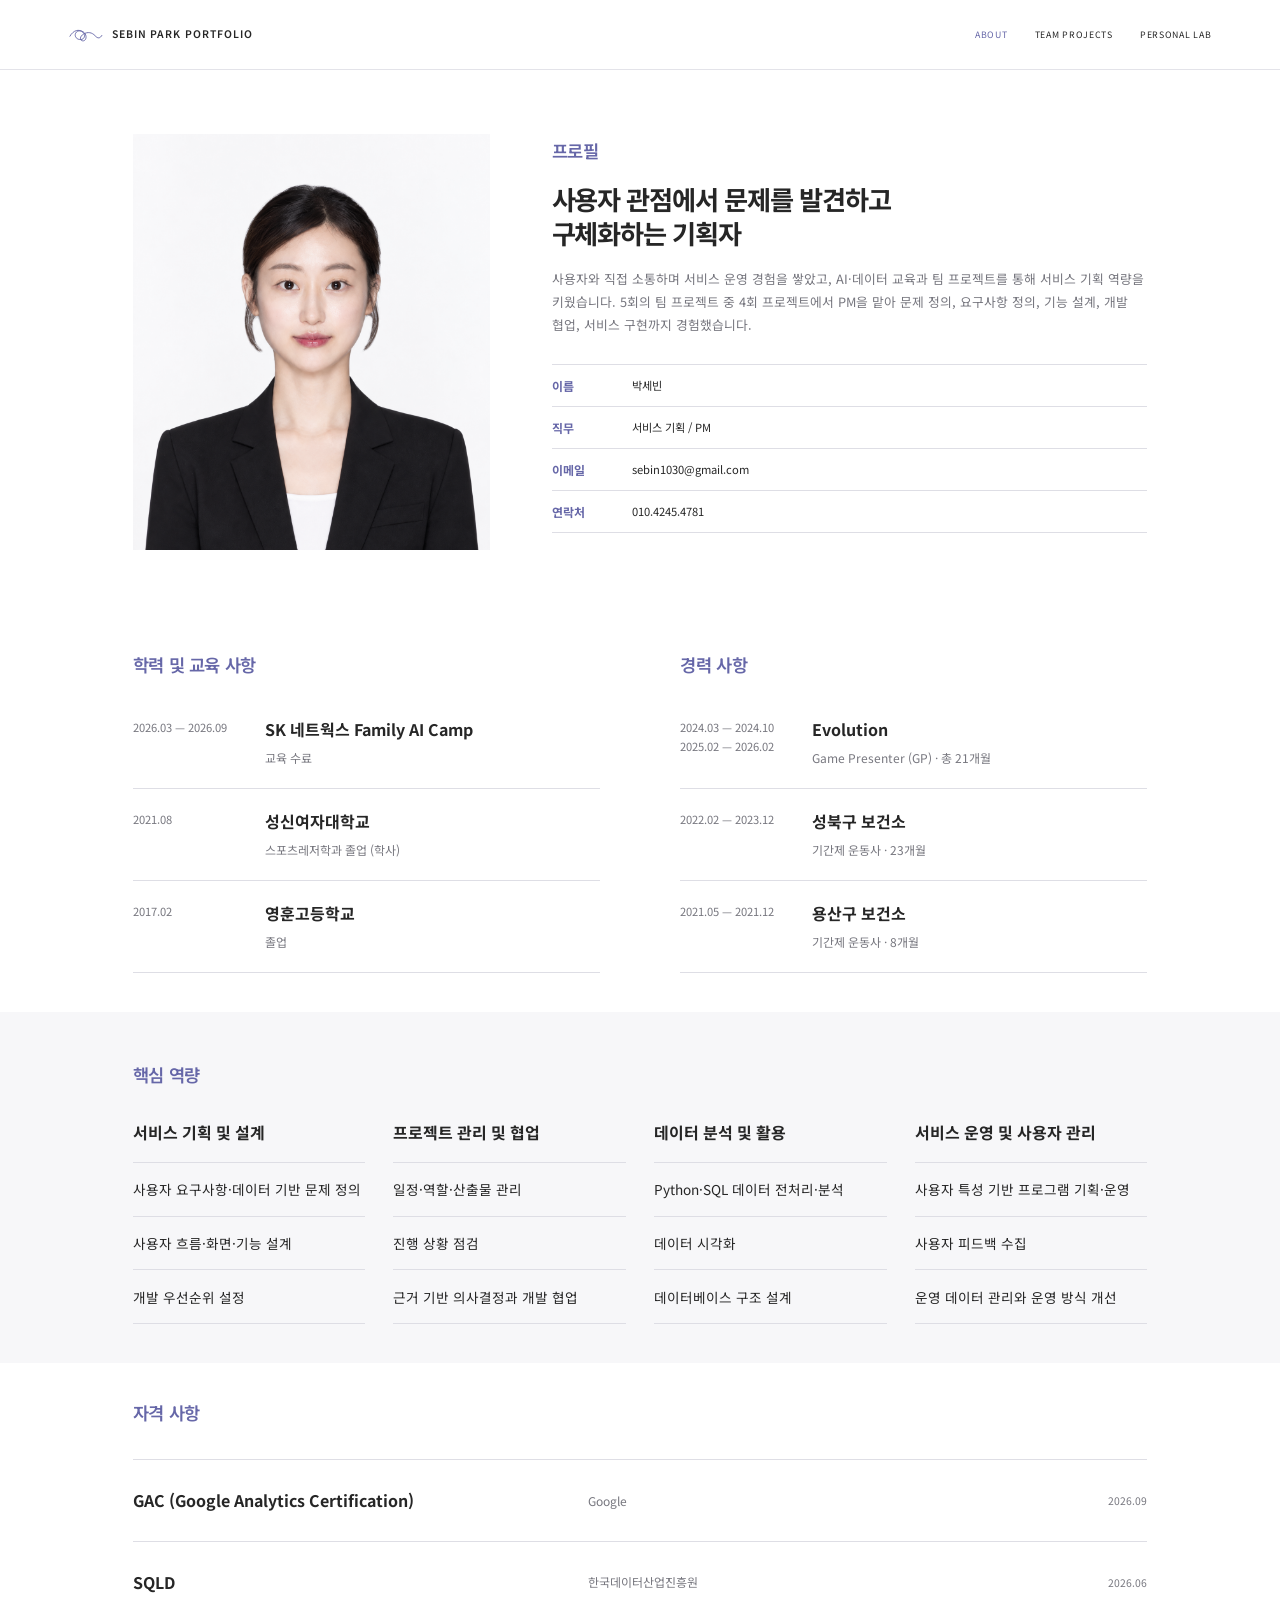
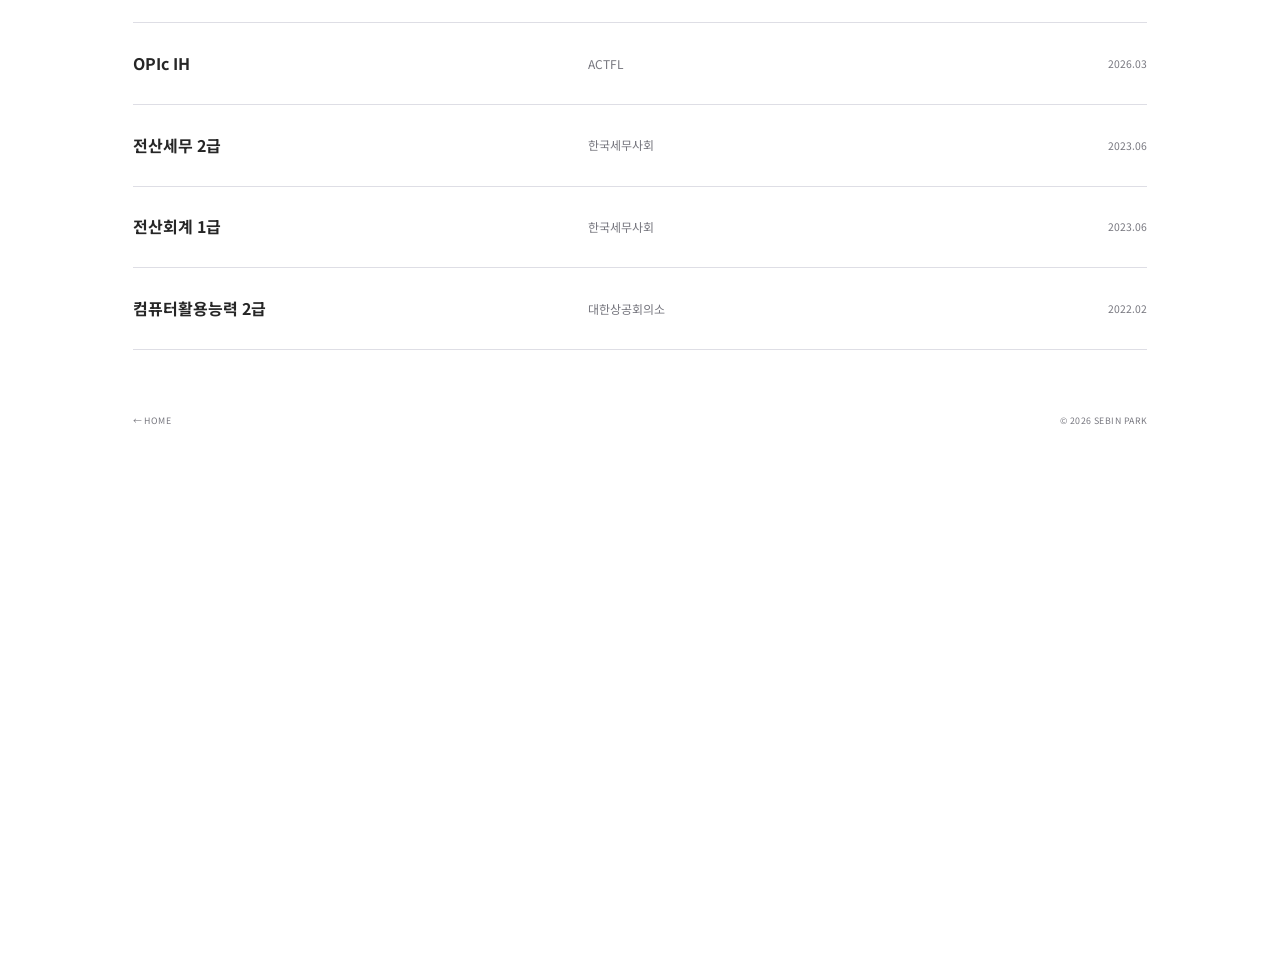
==== site/about.html @ b479e428 "Update portfolio pages and project layouts" ====
<!doctype html>
<html lang="ko">
<head>
  <meta charset="UTF-8"><meta name="viewport" content="width=device-width,initial-scale=1.0">
  <meta name="description" content="서비스 기획자 박세빈의 학력, 경력, 자격 및 핵심 역량"><title>ABOUT — SEBIN PARK</title>
  <link rel="preconnect" href="https://fonts.googleapis.com"><link rel="preconnect" href="https://fonts.gstatic.com" crossorigin>
  <link href="https://fonts.googleapis.com/css2?family=Cormorant+Garamond:ital,wght@0,500;1,500&family=Noto+Sans+KR:wght@400;500;600;700&display=swap" rel="stylesheet"><link rel="stylesheet" href="./styles.css?v=17">
</head>
<body class="about-page">
  <header class="site-header" data-header><a class="brand" href="./index.html"><svg class="brand-mark" viewBox="0 0 220 92" aria-hidden="true"><path pathLength="1" d="M6 54C29 13 66 5 91 28C111 47 101 74 78 76C52 78 34 56 43 35C54 11 91 15 105 37C120 61 108 88 88 84C66 80 73 53 95 40C123 23 151 29 171 51C190 72 204 68 215 49"/></svg><span>SEBIN PARK PORTFOLIO</span></a><button class="menu-button" type="button" aria-expanded="false" aria-controls="site-nav">MENU</button><nav id="site-nav" class="site-nav"><a class="is-active" href="./about.html">ABOUT</a><a href="./projects.html">TEAM PROJECTS</a><a href="./lab.html">PERSONAL LAB</a></nav></header>
  <main>
    <section class="resume-profile section-shell">
      <figure class="about-photo"><img src="./assets/park-sebin-portrait.png" alt="박세빈 프로필 사진"></figure>
      <div class="resume-intro"><p class="section-label">프로필</p><h2>사용자 관점에서 문제를 발견하고<br>구체화하는 기획자</h2><p>사용자와 직접 소통하며 서비스 운영 경험을 쌓았고, AI·데이터 교육과 팀 프로젝트를 통해 서비스 기획 역량을 키웠습니다. 5회의 팀 프로젝트 중 4회 프로젝트에서 PM을 맡아 문제 정의, 요구사항 정의, 기능 설계, 개발 협업, 서비스 구현까지 경험했습니다.</p><dl><div><dt>이름</dt><dd>박세빈</dd></div><div><dt>직무</dt><dd>서비스 기획 / PM</dd></div><div><dt>이메일</dt><dd><a href="mailto:sebin1030@gmail.com">sebin1030@gmail.com</a></dd></div><div><dt>연락처</dt><dd><a href="tel:01042454781">010.4245.4781</a></dd></div></dl></div>
    </section>
    <section class="resume-body section-shell section-pad">
      <div class="resume-column"><p class="section-label">학력 및 교육 사항</p><article><time>2026.03 — 2026.09</time><div><h3>SK 네트웍스 Family AI Camp</h3><p>교육 수료</p></div></article><article><time>2021.08</time><div><h3>성신여자대학교</h3><p>스포츠레저학과 졸업 (학사)</p></div></article><article><time>2017.02</time><div><h3>영훈고등학교</h3><p>졸업</p></div></article></div>
      <div class="resume-column"><p class="section-label">경력 사항</p><article><time>2024.03 — 2024.10<br>2025.02 — 2026.02</time><div><h3>Evolution</h3><p>Game Presenter (GP) · 총 21개월</p></div></article><article><time>2022.02 — 2023.12</time><div><h3>성북구 보건소</h3><p>기간제 운동사 · 23개월</p></div></article><article><time>2021.05 — 2021.12</time><div><h3>용산구 보건소</h3><p>기간제 운동사 · 8개월</p></div></article></div>
    </section>
    <section class="certifications section-shell section-pad"><p class="section-label">자격 사항</p><div class="cert-list"><article><div><h3>GAC (Google Analytics Certification)</h3><p>Google</p></div><time>2026.09</time></article><article><div><h3>SQLD</h3><p>한국데이터산업진흥원</p></div><time>2026.06</time></article><article><div><h3>OPIc IH</h3><p>ACTFL</p></div><time>2026.03</time></article><article><div><h3>전산세무 2급</h3><p>한국세무사회</p></div><time>2023.06</time></article><article><div><h3>전산회계 1급</h3><p>한국세무사회</p></div><time>2023.06</time></article><article><div><h3>컴퓨터활용능력 2급</h3><p>대한상공회의소</p></div><time>2022.02</time></article></div></section>
    <section class="skills-section"><div class="section-shell"><p class="section-label">핵심 역량</p><div class="skills-grid"><article><h3>서비스 기획 및 설계</h3><ul><li>사용자 요구사항·데이터 기반 문제 정의</li><li>사용자 흐름·화면·기능 설계</li><li>개발 우선순위 설정</li></ul></article><article><h3>프로젝트 관리 및 협업</h3><ul><li>일정·역할·산출물 관리</li><li>진행 상황 점검</li><li>근거 기반 의사결정과 개발 협업</li></ul></article><article><h3>데이터 분석 및 활용</h3><ul><li>Python·SQL 데이터 전처리·분석</li><li>데이터 시각화</li><li>데이터베이스 구조 설계</li></ul></article><article><h3>서비스 운영 및 사용자 관리</h3><ul><li>사용자 특성 기반 프로그램 기획·운영</li><li>사용자 피드백 수집</li><li>운영 데이터 관리와 운영 방식 개선</li></ul></article></div></div></section>
  </main>
  <footer class="site-footer section-shell"><a href="./index.html">← HOME</a><span>© 2026 SEBIN PARK</span></footer><script src="./script.js?v=3"></script>
</body>
</html>
---- site/styles.css ----
:root {
  --canvas: #fff;
  --paper: #f7f7f9;
  --ink: #262626;
  --muted: #77777f;
  --line: #dedee5;
  --motion: #6667a8;
  --trace: #c7c8df;
  --side: clamp(24px, 6.7vw, 96px);
}

* { box-sizing: border-box; }
html { scroll-behavior: smooth; }
body { margin: 0; background: var(--canvas); color: var(--ink); font-family: "Noto Sans KR", sans-serif; }
.about-page, .site-scale { width: 125%; zoom: .8; }
html:has(.about-page), html:has(.site-scale) { overflow-x: hidden; }
.lab-page { width: 80%; zoom: .8; margin-inline: 12.5vw; }
.lab-page .site-header { margin-left: -12.5vw; width: 125vw; }
@media (min-width: 900px) {
  .about-page, .site-scale { position: relative; left: -12.5%; }
  .about-page .site-header, .site-scale .site-header { position: sticky; top: 0; z-index: 20; left: 0; width: 125vw; }
}
a { color: inherit; text-decoration: none; }
button { font: inherit; }
.section-shell { width: min(1440px, 100%); margin-inline: auto; padding-inline: var(--side); }
.section-pad { padding-top: clamp(96px, 10vw, 152px); padding-bottom: clamp(96px, 10vw, 152px); }

.site-header { position: sticky; top: 0; z-index: 20; height: 88px; display: flex; align-items: center; justify-content: space-between; padding: 0 var(--side); background: rgba(255,255,255,.9); border-bottom: 1px solid rgba(222,222,229,.85); backdrop-filter: blur(16px); }
.brand { display: flex; align-items: center; gap: 12px; font: 600 13px/1 "Noto Sans KR", sans-serif; letter-spacing: .09em; }
.brand-mark { width: 42px; height: 20px; overflow: visible; }
.brand-mark path, .hero-symbol path { fill: none; stroke: var(--motion); stroke-width: 6; stroke-linecap: round; stroke-linejoin: round; }
.site-nav { display: flex; gap: 34px; font-size: 11px; letter-spacing: .08em; }
.site-nav a { position: relative; padding-block: 8px; }
.site-nav a::after { content: ""; position: absolute; left: 0; right: 100%; bottom: 2px; height: 1px; background: var(--motion); transition: right .3s ease; }
.site-nav a:hover::after { right: 0; }
.menu-button { display: none; border: 0; background: transparent; font-size: 11px; letter-spacing: .08em; }

.hero { min-height: calc(100svh - 88px); display: grid; grid-template-columns: 1.35fr .65fr; align-items: center; gap: clamp(48px, 7vw, 110px); padding-top: 64px; padding-bottom: 64px; }
.eyebrow, .section-label, .visual-index { margin: 0; color: var(--motion); font-size: 11px; font-weight: 600; letter-spacing: .08em; }
.hero h1 { margin: 26px 0 30px; font: 500 clamp(64px, 7vw, 108px)/.84 "Cormorant Garamond", serif; letter-spacing: -.045em; }
.hero h1 em { color: var(--motion); font-weight: inherit; }
.hero-description { margin: 0; font-size: clamp(17px, 1.5vw, 21px); font-weight: 500; }
.hero-actions { display: flex; gap: 10px; margin-top: 44px; }
.button { display: inline-flex; align-items: center; justify-content: center; gap: 28px; min-height: 48px; padding: 0 22px; border: 1px solid var(--line); border-radius: 999px; font-size: 13px; font-weight: 600; transition: transform .25s ease, background .25s ease, color .25s ease; }
.button:hover { transform: translateY(-2px); }
.button-dark { background: var(--ink); color: #fff; border-color: var(--ink); }
.button-light:hover { background: var(--paper); }
.hero-visual { position: relative; min-height: 530px; overflow: hidden; border-radius: 28px; background: var(--paper); }
.visual-index { position: absolute; top: 32px; left: 34px; }
.hero-symbol { position: absolute; width: 82%; left: 9%; top: 36%; overflow: visible; }
.hero-symbol path { stroke: var(--trace); }
.visual-caption { position: absolute; left: 34px; bottom: 30px; margin: 0; font-size: 11px; font-weight: 700; line-height: 1.8; letter-spacing: .07em; }

.about { border-top: 1px solid var(--line); }
.about-intro { display: grid; grid-template-columns: 1fr 1fr; gap: 80px; margin: 42px 0 92px; align-items: end; }
.about-intro h2, .section-title { margin: 0; font-size: clamp(36px, 4vw, 58px); line-height: 1.25; letter-spacing: -.045em; }
.about-intro p { max-width: 590px; margin: 0; color: var(--muted); font-size: 17px; line-height: 1.9; word-break: keep-all; }
.about-grid { display: grid; grid-template-columns: repeat(4,1fr); border-top: 1px solid var(--line); }
.about-card { min-height: 225px; padding: 28px 26px 24px 0; border-right: 1px solid var(--line); }
.about-card + .about-card { padding-left: 26px; }
.about-card:last-child { border-right: 0; }
.about-card span { color: var(--motion); font-size: 12px; }
.about-card h3 { margin: 44px 0 14px; font-size: 22px; }
.about-card p { margin: 0; color: var(--muted); font-size: 14px; line-height: 1.8; word-break: keep-all; }

.experience { background: var(--paper); }
.experience .section-title { margin: 38px 0 78px; }
.timeline { border-bottom: 1px solid var(--line); }
.timeline-row { display: grid; grid-template-columns: 10px 150px 260px 1fr; align-items: center; gap: 26px; min-height: 92px; border-top: 1px solid var(--line); }
.timeline-row i { width: 8px; height: 8px; border-radius: 50%; background: var(--trace); }
.timeline-row time { color: var(--muted); font-size: 12px; font-weight: 600; }
.timeline-row h3 { font-size: 18px; }
.timeline-row p { color: var(--muted); font-size: 14px; }
.timeline-current i { background: var(--motion); box-shadow: 0 0 0 6px rgba(102,103,168,.12); }
.timeline-current time { color: var(--motion); }

.projects { padding-top: clamp(96px, 10vw, 152px); padding-bottom: clamp(96px, 10vw, 152px); }
.projects-heading { display: flex; justify-content: space-between; align-items: end; margin-bottom: 72px; }
.projects-heading .section-title { margin-top: 36px; }
.projects-heading > p { max-width: 370px; margin: 0; color: var(--muted); font-size: 14px; line-height: 1.8; }
.project-list { display: grid; gap: 28px; }
.project-card { --project: #f2a23a; --project-soft: #fff3df; min-height: 540px; display: grid; grid-template-columns: .82fr 1.18fr; overflow: hidden; border: 1px solid var(--line); border-radius: 28px; transition: transform .35s ease, box-shadow .35s ease; }
.project-card:hover { transform: translateY(-5px); box-shadow: 0 22px 55px rgba(25,25,34,.08); }
.project-copy { display: flex; flex-direction: column; align-items: flex-start; padding: clamp(40px,5vw,72px); }
.project-copy > span { color: var(--project); font-size: 11px; font-weight: 700; letter-spacing: .08em; }
.project-copy h3 { margin: 52px 0 16px; font: 500 clamp(50px,5vw,76px)/1 "Cormorant Garamond", serif; letter-spacing: -.04em; }
.project-copy p { max-width: 400px; margin: 0; color: var(--muted); font-size: 16px; line-height: 1.8; }
.project-copy ul { display: flex; flex-wrap: wrap; gap: 8px; padding: 0; margin: auto 0 0; list-style: none; }
.project-copy li { padding: 8px 12px; border: 1px solid var(--line); border-radius: 99px; font-size: 11px; }
.project-preview { display: grid; place-items: center; padding: 64px; overflow: hidden; background: var(--project-soft); }
.mock-window { width: min(540px,100%); min-height: 350px; padding: 34px; border-radius: 22px; background: #fff; box-shadow: 0 24px 70px rgba(31,31,38,.12); transition: transform .5s cubic-bezier(.2,.8,.2,1); }
.project-card:hover .mock-window { transform: scale(1.025) rotate(-.4deg); }
.mock-nav { width: 100%; height: 9px; margin-bottom: 48px; border-radius: 10px; background: linear-gradient(90deg,var(--project) 0 18%,#ececf1 18%); }
.mock-window strong { font-size: 18px; }
.mock-chart { height: 150px; margin-top: 34px; border-radius: 14px; background: linear-gradient(180deg,transparent,rgba(242,162,58,.12)),linear-gradient(135deg,transparent 49%,var(--project) 50% 51%,transparent 52%); }
.mock-pills { display: flex; gap: 12px; margin-top: 24px; }.mock-pills i { width: 30%; height: 38px; border-radius: 12px; background: var(--project-soft); }
.project-workshield { --project:#2468d8; --project-soft:#eaf2ff; }.project-hotel { --project:#7653b8; --project-soft:#f0eafd; }.project-ev { --project:#2b78b8; --project-soft:#e8f4fb; }
.mock-metric { margin-top: 28px; font: 500 86px/1 "Cormorant Garamond",serif; color: var(--project); }
.mock-bars { height: 95px; display: flex; gap: 16px; align-items: end; }.mock-bars i { flex:1; height: 35%; background:var(--project-soft); border-radius:6px 6px 0 0; }.mock-bars i:nth-child(2){height:75%;background:var(--project)}.mock-bars i:nth-child(3){height:52%}.mock-bars i:nth-child(4){height:88%}
.mock-donut { width:150px;height:150px;margin:38px auto 20px;border:30px solid var(--project-soft);border-right-color:var(--project);border-radius:50%;transform:rotate(24deg)}.mock-legend{width:60%;height:10px;margin:auto;border-radius:9px;background:linear-gradient(90deg,var(--project) 0 35%,var(--project-soft) 35%)}
.mock-map { position:relative;height:210px;margin-top:24px;border-radius:18px;background:linear-gradient(135deg,transparent 0 40%,rgba(43,120,184,.13) 40% 47%,transparent 47%),linear-gradient(20deg,var(--project-soft),#fff); }.mock-map i{position:absolute;width:12px;height:12px;border:3px solid #fff;border-radius:50%;background:var(--project);box-shadow:0 3px 8px #999}.mock-map i:nth-child(1){left:25%;top:35%}.mock-map i:nth-child(2){left:48%;top:25%}.mock-map i:nth-child(3){left:66%;top:52%}.mock-map i:nth-child(4){left:37%;top:68%}.mock-map i:nth-child(5){left:76%;top:18%}

.contact { background: var(--ink); color: #fff; }
.contact-inner { min-height: 390px; display: flex; justify-content: space-between; align-items: center; gap: 40px; }
.contact .section-label { color: var(--trace); }
.contact h2 { margin: 30px 0 0; font-size: clamp(38px,5vw,68px); line-height: 1.2; letter-spacing: -.04em; }
.contact-link { padding-bottom: 12px; border-bottom: 1px solid #777; font-size: 16px; }
.contact-link span { margin-left: 40px; }
.site-footer { min-height: 145px; display: flex; align-items: center; justify-content: space-between; color: var(--muted); font-size: 11px; letter-spacing: .05em; }

/* Revised homepage */
.site-nav .is-active { color: var(--motion); }
.hero-photo { grid-template-columns: 1.08fr .72fr; }
.hero-statement { margin: 0; font-size: clamp(18px,1.55vw,23px); font-weight: 600; line-height: 1.7; }
.text-link { display: inline-flex; gap: 54px; align-items: center; padding: 14px 0 10px; margin-top: 42px; border-bottom: 1px solid var(--ink); font-size: 13px; font-weight: 600; }
.portrait-wrap { position: relative; align-self: end; min-height: 590px; margin: 0; overflow: hidden; background: var(--paper); }
.portrait-wrap img { position: absolute; inset: 0; width: 100%; height: 100%; object-fit: cover; object-position: center 14%; filter: saturate(.78) contrast(.98); }
.portrait-wrap::after { content:""; position:absolute; inset:0; box-shadow:inset 0 0 0 1px rgba(30,30,35,.06); pointer-events:none; }
.portrait-wrap figcaption { position: absolute; inset: auto 24px 20px; display: flex; justify-content: space-between; color: #fff; font-size: 10px; font-weight: 700; letter-spacing: .08em; text-shadow: 0 1px 8px rgba(0,0,0,.25); }
.home-about { border-top: 1px solid var(--line); }
.home-about-copy { display: grid; grid-template-columns: 1fr 1fr; gap: 90px; margin-top: 40px; align-items: start; }
.home-about h2 { margin:0; font-size:clamp(38px,4.2vw,62px); line-height:1.25; letter-spacing:-.05em; }
.home-about-copy p { max-width:580px; margin:0 0 36px; color:var(--muted); font-size:17px; line-height:1.95; word-break:keep-all; }
.compact-projects { background:var(--paper); }
.project-grid { display:grid; grid-template-columns:repeat(2,minmax(0,1fr)); gap:24px; }
.project-tile { --project:#f2a23a; --project-soft:#fff3df; position:relative; min-height:610px; display:flex; flex-direction:column; overflow:hidden; border:1px solid var(--line); border-radius:24px; background:#fff; transition:transform .35s ease,box-shadow .35s ease; }
.project-tile:hover { transform:translateY(-5px); box-shadow:0 22px 55px rgba(25,25,34,.08); }
.tile-meta { display:flex; justify-content:space-between; padding:26px 28px 22px; color:var(--project); font-size:10px; font-weight:700; letter-spacing:.08em; }
.tile-visual { min-height:330px; display:grid; place-items:center; padding:44px; background:var(--project-soft); }
.tile-copy { position:relative; padding:28px 72px 34px 30px; }
.tile-copy h3 { margin:0 0 10px; font:500 clamp(38px,4vw,58px)/1 "Cormorant Garamond",serif; letter-spacing:-.04em; }
.tile-copy p { max-width:440px; margin:0; color:var(--muted); font-size:14px; line-height:1.75; }
.tile-arrow { position:absolute; right:30px; top:32px; width:38px; height:38px; display:grid; place-items:center; border:1px solid var(--line); border-radius:50%; transition:.25s ease; }
.project-tile:hover .tile-arrow { background:var(--project); border-color:var(--project); color:#fff; transform:rotate(45deg); }
.phone-stack { position:relative; width:250px; height:245px; }.phone-stack i{position:absolute;bottom:0;width:115px;height:230px;border:5px solid #242424;border-radius:24px;background:linear-gradient(#fff8ec,#ffd989);box-shadow:0 16px 28px rgba(80,50,10,.12)}.phone-stack i:nth-child(1){left:0;transform:rotate(-7deg)}.phone-stack i:nth-child(2){left:67px;z-index:2}.phone-stack i:nth-child(3){right:0;transform:rotate(7deg)}
.dashboard-lines { width:min(420px,100%); padding:28px; border-radius:16px; background:#fff; box-shadow:0 18px 45px rgba(47,92,255,.13); }.dashboard-lines i{display:block;height:38px;margin:12px 0;border-radius:8px;background:linear-gradient(90deg,var(--project) 0 4px,#edf1ff 4px)}
.tile-chart { width:min(410px,100%); height:220px; display:flex; align-items:end; gap:18px; padding:24px 30px; border-radius:16px; background:#fff; box-shadow:0 18px 45px rgba(70,60,130,.12); }.tile-chart i{flex:1;height:25%;background:#aaa;border-radius:5px 5px 0 0}.tile-chart i:nth-child(2){height:43%}.tile-chart i:nth-child(3){height:58%}.tile-chart i:nth-child(4){height:72%;background:var(--project)}.tile-chart i:nth-child(5){height:90%;background:var(--project)}
.tile-map { position:relative; width:min(420px,100%); height:230px; border-radius:16px; background:linear-gradient(135deg,#fff 0 40%,rgba(47,99,255,.12) 40% 46%,#fff 46%); box-shadow:0 18px 45px rgba(47,99,255,.12); }.tile-map i{position:absolute;width:17px;height:17px;border:4px solid #fff;border-radius:50%;background:var(--project);box-shadow:0 4px 10px #aab}.tile-map i:nth-child(1){left:20%;top:28%}.tile-map i:nth-child(2){left:48%;top:18%}.tile-map i:nth-child(3){left:68%;top:52%}.tile-map i:nth-child(4){left:38%;top:68%}.tile-map i:nth-child(5){left:80%;top:25%}

/* About and personal lab */
.page-hero { min-height:600px; display:flex; flex-direction:column; justify-content:center; border-bottom:1px solid var(--line); }
.page-hero h1 { margin:28px 0 24px; font:600 clamp(48px,6.5vw,90px)/1.16 "Noto Sans KR",sans-serif; letter-spacing:-.065em; }.page-hero h1 em{color:var(--motion);font-style:normal;font-weight:inherit}.page-hero>p:last-child{color:var(--muted);font-size:17px}
.resume-profile { display:grid; grid-template-columns:.75fr 1.25fr; gap:clamp(40px,6vw,86px); padding-top:80px; align-items:center; }
.about-photo { height:520px; margin:0; overflow:hidden; background:var(--paper); }.about-photo img{width:100%;height:100%;object-fit:cover;object-position:center 14%;filter:saturate(.8)}
.resume-profile .section-label,.resume-body .section-label,.certifications .section-label,.skills-section .section-label{font-size:22px;line-height:1.4;letter-spacing:-.02em}
.resume-intro h2 { margin:24px 0 20px;font-size:clamp(23px,2.56vw,37px);line-height:1.3;letter-spacing:-.04em}.resume-intro>p:not(.section-label){color:var(--muted);font-size:16px;line-height:1.8;word-break:keep-all}.resume-intro dl{margin-top:36px;border-top:1px solid var(--line)}.resume-intro dl div{display:grid;grid-template-columns:100px 1fr;padding:15px 0;border-bottom:1px solid var(--line)}.resume-intro dt{font-size:15px;color:var(--motion);font-weight:700;letter-spacing:.02em}.resume-intro dd{margin:0;font-size:14px}
.resume-body { display:grid;grid-template-columns:1fr 1fr;gap:100px}.resume-column article{display:grid;grid-template-columns:165px 1fr;padding:26px 0;border-bottom:1px solid var(--line)}.resume-column .section-label{margin-bottom:25px}.resume-column time{color:var(--muted);font-size:14px;line-height:1.7}.resume-column h3{margin:0;font-size:20px;line-height:1.45}.resume-column article p{margin:8px 0 0;color:var(--muted);font-size:15px;line-height:1.65}.career-details{border-top:1px solid var(--line)}.career-list{margin-top:42px;border-top:1px solid var(--line)}.career-list article{display:grid;grid-template-columns:minmax(260px,.7fr) 1.3fr;gap:70px;padding:34px 0;border-bottom:1px solid var(--line)}.career-list time{color:var(--muted);font-size:11px}.career-list h3{margin:12px 0 0;font-size:18px}.career-list ul{margin:0;padding-left:20px}.career-list li{margin:0 0 11px;color:var(--muted);font-size:14px;line-height:1.7;word-break:keep-all}.skills-section{padding:120px 0;background:var(--paper)}.skills-grid{display:grid;grid-template-columns:repeat(4,1fr);gap:36px;margin-top:42px}.skills-grid article{min-height:250px}.skills-grid h3{margin:0;padding:0 0 22px;border-bottom:1px solid var(--line);font-size:20px;line-height:1.45}.skills-grid ul{padding:0;margin:0;list-style:none}.skills-grid li{padding:19px 0;border-bottom:1px solid var(--line);font-size:17px;line-height:1.65}.lab-card span{color:var(--motion);font-size:10px;font-weight:700;letter-spacing:.08em}
.cert-list{display:grid;grid-template-columns:1fr;margin-top:42px;border-top:1px solid var(--line)}.cert-list article{display:grid;grid-template-columns:1fr 130px;align-items:center;gap:24px;min-height:102px;padding:22px 0;border-bottom:1px solid var(--line)}.cert-list article:nth-child(odd){border-right:0}.cert-list article:nth-child(even){padding-left:0}.cert-list article>div{display:grid;grid-template-columns:minmax(260px,1fr) minmax(220px,1fr);align-items:center;gap:24px}.cert-list h3{margin:0;font-size:20px;line-height:1.45}.cert-list p{margin:0;color:var(--muted);font-size:15px;line-height:1.65}.cert-list time{justify-self:end;color:var(--muted);font-size:13px}
.lab-grid { display:grid;grid-template-columns:1fr 1fr;gap:24px}.lab-card{min-height:390px;display:grid;grid-template-columns:60px 1fr;padding:38px;border:1px solid var(--line);border-radius:22px}.lab-featured{grid-column:1/-1;min-height:470px;background:var(--paper)}.lab-number{font:500 28px/1 "Cormorant Garamond",serif;color:var(--motion)}.lab-card h2{margin:55px 0 18px;font:500 clamp(38px,5vw,70px)/1 "Cormorant Garamond",serif}.lab-card p{max-width:680px;color:var(--muted);font-size:15px;line-height:1.85}.lab-card ul{display:flex;gap:8px;flex-wrap:wrap;padding:0;margin:45px 0 0;list-style:none}.lab-card li{padding:8px 12px;border:1px solid var(--line);border-radius:99px;font-size:11px}.lab-empty{opacity:.72}

/* Project detail */
.project-nav { height:78px;display:flex;align-items:center;justify-content:space-between;padding:0 var(--side);border-bottom:1px solid var(--line);font-size:11px;font-weight:700;letter-spacing:.08em}.project-nav span{color:var(--project)}
.project-detail-hero{min-height:680px;display:grid;grid-template-columns:1fr 300px;gap:70px;align-items:center}.project-detail-hero h1{margin:30px 0;font:500 clamp(80px,11vw,160px)/.8 "Cormorant Garamond",serif;letter-spacing:-.06em}.project-lead{max-width:780px;font-size:20px;line-height:1.8;word-break:keep-all}.project-detail-hero dl{margin:0;border-top:1px solid var(--line)}.project-detail-hero dl div{padding:22px 0;border-bottom:1px solid var(--line)}.project-detail-hero dt{margin-bottom:8px;color:var(--project);font-size:10px;font-weight:700}.project-detail-hero dd{margin:0;font-size:13px}
.project-stage{padding:90px var(--side);background:var(--project-soft)}.stage-window{max-width:1248px;margin:auto;padding:40px;border-radius:26px;background:#fff;box-shadow:0 25px 70px rgba(20,20,30,.08)}.stage-window>span{color:var(--project);font-size:10px;font-weight:700;letter-spacing:.08em}.stage-flow{display:grid;grid-template-columns:repeat(3,1fr);gap:18px;margin-top:40px}.stage-flow article{min-height:240px;padding:28px;border-radius:16px;background:var(--project-soft)}.stage-flow b{color:var(--project);font-size:11px}.stage-flow h3{margin:48px 0 12px;font-size:22px}.stage-flow p{color:var(--muted);font-size:13px;line-height:1.7}
.case-grid{display:grid;grid-template-columns:1fr 1fr;gap:110px}.case-grid h2{margin:35px 0 0;font-size:clamp(30px,3vw,44px);line-height:1.5;word-break:keep-all}.case-grid ol{padding:0;margin:35px 0 0;list-style:none;counter-reset:item}.case-grid li{counter-increment:item;padding:24px 0;border-bottom:1px solid var(--line);font-size:16px;line-height:1.7}.case-grid li::before{content:"0" counter(item);display:inline-block;width:48px;color:var(--project);font-size:11px;font-weight:700}
.project-result{padding:120px 0;background:var(--ink);color:#fff}.project-result .section-label{color:var(--project)}.project-result .section-shell>div{display:grid;grid-template-columns:1fr 280px;gap:80px;align-items:end;margin-top:35px}.project-result h2{margin:0;font-size:clamp(30px,4vw,55px);line-height:1.45}.project-result strong{padding:24px;border:1px solid #555;border-radius:14px;font-size:16px;line-height:1.5}.detail-footer{height:160px;display:flex;align-items:center;justify-content:space-between;font-size:13px;font-weight:600}

.reveal { opacity: 0; transform: translateY(24px); transition: opacity .7s ease, transform .7s cubic-bezier(.22,1,.36,1); }
.reveal.is-visible { opacity: 1; transform: none; }
.resume-reveal{transform:translateY(44px) scale(.985);transition:opacity .58s ease,transform .68s cubic-bezier(.16,1,.3,1)}
.resume-reveal.is-visible{transform:translateY(0) scale(1)}
.resume-body.section-pad{padding-bottom:48px}
.certifications.section-pad{padding-top:48px;padding-bottom:48px}
.skills-section{padding-top:64px;padding-bottom:48px}
.about-page .site-footer{min-height:80px}
.resume-item-reveal{transform:translateY(30px);transition:opacity .46s ease var(--reveal-delay,0ms),transform .58s cubic-bezier(.16,1,.3,1) var(--reveal-delay,0ms)}
.resume-item-reveal.is-visible{transform:translateY(0)}
@media (prefers-reduced-motion: reduce) { html{scroll-behavior:auto}.reveal{opacity:1;transform:none;transition:none}.brand-mark path,.hero-symbol path{stroke-dasharray:none!important;stroke-dashoffset:0!important} }

@media (max-width: 900px) {
  .site-header { height: 72px; }
  .menu-button { display: block; }
  .site-nav { position: absolute; inset: 72px 0 auto; display: none; flex-direction: column; gap: 0; padding: 24px var(--side); background: #fff; border-bottom: 1px solid var(--line); }
  .site-nav.is-open { display: flex; }.site-nav a{padding:16px 0}
  .hero { min-height:auto; grid-template-columns:1fr; padding-top:80px; padding-bottom:80px; }
  .hero-visual { min-height:430px; }
  .about-intro { grid-template-columns:1fr; gap:32px; }
  .about-grid { grid-template-columns:repeat(2,1fr); }.about-card:nth-child(2){border-right:0}.about-card:nth-child(3){padding-left:0;border-top:1px solid var(--line)}.about-card:nth-child(4){border-top:1px solid var(--line)}
  .timeline-row { grid-template-columns:10px 110px 1fr; gap:16px; padding:22px 0; }.timeline-row p{grid-column:3}
  .projects-heading { display:grid;gap:28px;align-items:start}.project-card{grid-template-columns:1fr;}.project-preview{min-height:440px;padding:40px}.project-copy{min-height:390px}
  .hero-photo{grid-template-columns:1fr}.portrait-wrap{min-height:560px}.home-about-copy{grid-template-columns:1fr;gap:38px}.project-grid{grid-template-columns:1fr}.resume-profile{grid-template-columns:1fr}.about-photo{height:560px}.resume-body{grid-template-columns:1fr;gap:70px}.career-list article{grid-template-columns:1fr;gap:24px}.skills-grid{grid-template-columns:repeat(2,1fr)}.project-detail-hero{grid-template-columns:1fr;padding-top:100px;padding-bottom:100px}.stage-flow{grid-template-columns:1fr}.case-grid{grid-template-columns:1fr;gap:80px}.project-result .section-shell>div{grid-template-columns:1fr}.lab-grid{grid-template-columns:1fr}.lab-featured{grid-column:auto}
  .cert-list article{grid-template-columns:1fr 100px}.cert-list article>div{grid-template-columns:minmax(220px,1fr) minmax(170px,1fr);gap:16px}
}
@media (max-width: 560px) {
  .brand-mark { width:36px }.hero h1{font-size:58px}.hero-actions{align-items:flex-start;flex-direction:column}.hero-visual{min-height:360px;border-radius:20px}
  .about-grid{grid-template-columns:1fr}.about-card,.about-card + .about-card{min-height:auto;padding:26px 0;border-right:0;border-top:1px solid var(--line)}.about-card h3{margin:28px 0 10px}
  .timeline-row{grid-template-columns:10px 1fr}.timeline-row time,.timeline-row h3,.timeline-row p{grid-column:2;margin:0}.timeline-row h3{margin-top:10px}.timeline-row p{margin-top:8px}
  .project-card{min-height:auto}.project-copy{min-height:420px}.project-preview{min-height:350px;padding:24px}.mock-window{min-height:285px;padding:24px}.contact-inner{min-height:430px;align-items:flex-start;justify-content:center;flex-direction:column}.site-footer{align-items:flex-start;justify-content:center;flex-direction:column;gap:10px}
  .portrait-wrap{min-height:460px}.project-tile{min-height:520px}.tile-visual{min-height:250px;padding:28px}.phone-stack{transform:scale(.78)}.resume-profile{padding-top:40px}.about-photo{height:420px}.resume-column article{grid-template-columns:1fr;gap:8px}.skills-grid{grid-template-columns:1fr}.lab-card{grid-template-columns:1fr;gap:24px;padding:28px}.project-detail-hero{min-height:620px}.project-detail-hero h1{font-size:72px}.project-stage{padding:60px 20px}.stage-window{padding:24px}.detail-footer{height:130px}
  .cert-list article{grid-template-columns:1fr auto;min-height:92px;gap:12px}.cert-list article>div{display:flex;flex-wrap:wrap;gap:5px 12px}.cert-list h3{font-size:18px}.cert-list p{font-size:14px}.cert-list time{align-self:end;padding-bottom:2px;font-size:13px}
}

/* Case study template */
.project-page .site-header { position: sticky; }
.project-detail-hero { min-height: 650px; padding-top: 110px; padding-bottom: 110px; }
.project-detail-hero h1 { max-width: 920px; margin: 26px 0 30px; font-size: clamp(70px, 10vw, 150px); }
.project-lead { max-width: 780px; font-size: clamp(18px, 1.6vw, 23px); line-height: 1.85; }
.hero-tags { display: flex; flex-wrap: wrap; gap: 8px; margin-top: 34px; }
.hero-tags span { padding: 8px 12px; border: 1px solid var(--line); border-radius: 999px; color: var(--muted); font-size: 11px; }
.project-meta { align-self: end; border-top: 1px solid var(--line); }
.project-meta div { padding: 20px 0; border-bottom: 1px solid var(--line); }
.project-meta span { display: block; margin-bottom: 8px; color: var(--project); font-size: 10px; font-weight: 700; letter-spacing: .08em; }
.project-meta strong { display: block; font-size: 14px; line-height: 1.6; }
.case-toc { position: sticky; top: 88px; z-index: 12; overflow-x: auto; background: rgba(255,255,255,.94); border-top: 1px solid var(--line); border-bottom: 1px solid var(--line); backdrop-filter: blur(16px); }
.case-toc-inner { width: min(1440px, 100%); display: flex; gap: 28px; padding: 0 var(--side); margin: auto; }
.case-toc a { flex: 0 0 auto; position: relative; padding: 21px 0 18px; color: var(--muted); font-size: 11px; font-weight: 700; letter-spacing: .04em; }
.case-toc a::after { content: ""; position: absolute; right: 100%; bottom: -1px; left: 0; height: 2px; background: var(--project); transition: right .25s ease; }
.case-toc a.is-active { color: var(--project); }
.case-toc a.is-active::after { right: 0; }
.detail-section { scroll-margin-top: 160px; padding-top: clamp(90px, 11vw, 160px); padding-bottom: clamp(90px, 11vw, 160px); border-bottom: 1px solid var(--line); }
.detail-section-head { display: flex; gap: 18px; align-items: center; margin-bottom: 46px; }
.detail-index { color: var(--project); font: 500 22px/1 "Cormorant Garamond", serif; }
.detail-section-body { display: grid; grid-template-columns: minmax(0, .9fr) minmax(360px, 1.1fr); gap: clamp(52px, 8vw, 130px); align-items: center; }
.detail-section h2 { margin: 0 0 28px; font-size: clamp(32px, 4vw, 60px); line-height: 1.33; letter-spacing: -.05em; }
.detail-section-body > div:first-child > p { max-width: 560px; margin: 0; color: var(--muted); font-size: 16px; line-height: 1.95; word-break: keep-all; }
.detail-visual { min-height: 300px; display: grid; place-items: center; padding: 42px; background: var(--project-soft); border-radius: 24px; }
.visual-flow { display: flex; width: 100%; align-items: center; justify-content: center; gap: 14px; flex-wrap: wrap; }
.visual-flow i { display: grid; min-width: 115px; min-height: 100px; place-items: center; padding: 18px; background: #fff; border: 1px solid rgba(0,0,0,.07); border-radius: 16px; color: var(--ink); font-style: normal; font-size: 14px; font-weight: 700; box-shadow: 0 15px 35px rgba(0,0,0,.06); }
.visual-flow b { color: var(--project); font-size: 20px; }
.priority-board, .policy-board, .decision-board, .next-board, .contract-board, .requirements-board, .metric-board, .erd-board, .chart-board { width: min(520px, 100%); }
.priority-board { display: grid; grid-template-columns: 1.2fr .8fr; gap: 12px; }
.priority-board span, .policy-board span, .next-board, .decision-board, .requirements-board span { padding: 24px; background: #fff; border-radius: 14px; color: var(--muted); font-size: 13px; line-height: 1.65; }
.priority-board .priority-main { color: var(--project); font-weight: 700; box-shadow: 0 16px 40px rgba(0,0,0,.07); }
.priority-board strong { display: block; margin-top: 18px; color: var(--ink); font-size: 18px; }
.policy-board { display: grid; grid-template-columns: 1fr auto 1fr auto 1fr; gap: 10px; align-items: center; }
.policy-board b { color: var(--project); }.policy-board small { grid-column: 1 / -1; padding-top: 20px; color: var(--muted); text-align: center; font-size: 11px; }
.decision-board { display: grid; gap: 14px; padding: 28px; background: #fff; border-radius: 18px; box-shadow: 0 18px 45px rgba(0,0,0,.07); }
.decision-board small { color: var(--project); font-size: 11px; font-weight: 700; }.decision-board strong { font-size: 22px; line-height: 1.5; }
.next-board { display: grid; gap: 18px; padding: 32px; background: var(--project-soft) !important; border: 1px solid var(--project); }.next-board span { color: var(--project); font-size: 11px; font-weight: 700; }.next-board strong { font-size: 26px; line-height: 1.45; }
.contract-board { display: grid; grid-template-columns: 1fr 160px; gap: 16px; padding: 26px; background: #fff; border-radius: 18px; box-shadow: 0 18px 45px rgba(40,70,160,.1); }
.contract-lines { display: grid; gap: 14px; align-content: center; }.contract-lines i { height: 16px; border-radius: 4px; background: #e7ebf7; }.contract-lines i:nth-child(2), .contract-lines i:nth-child(4) { width: 78%; }.contract-lines i:nth-child(3) { width: 92%; background: var(--project-soft); }
.contract-board aside { display: grid; align-content: center; gap: 14px; padding: 20px; background: var(--project-soft); border-radius: 12px; }.contract-board aside b { color: var(--project); font-size: 13px; }.contract-board aside span { font-size: 11px; }
.requirements-board { display: grid; grid-template-columns: repeat(3, 1fr); gap: 10px; }.requirements-board span { padding: 15px; text-align: center; font-size: 11px; }.requirements-board div { grid-column: 1 / -1; display: grid; gap: 12px; padding: 24px; background: #fff; border-radius: 14px; }.requirements-board i { height: 18px; background: linear-gradient(90deg, var(--project) 0 16%, #e9ebf2 16%); border-radius: 4px; }
.metric-board { padding: 30px; background: #fff; border-radius: 18px; box-shadow: 0 18px 45px rgba(70,60,130,.12); }.metric-board strong { display: block; color: var(--project); font: 500 86px/1 "Cormorant Garamond",serif; }.metric-board span { color: var(--muted); font-size: 12px; }.metric-board div { display: flex; gap: 12px; height: 100px; align-items: end; margin-top: 26px; }.metric-board i { flex: 1; height: 36%; background: var(--project-soft); border-radius: 5px 5px 0 0; }.metric-board i:nth-child(2) { height: 62%; }.metric-board i:nth-child(3) { height: 48%; }.metric-board i:nth-child(4) { height: 88%; background: var(--project); }
.erd-board { display: grid; grid-template-columns: 1fr auto 1fr; gap: 16px; align-items: center; padding: 30px; background: #fff; border-radius: 18px; box-shadow: 0 18px 45px rgba(70,60,130,.12); }.erd-board span { padding: 20px 12px; border: 1px solid var(--project); color: var(--project); text-align: center; font-size: 10px; font-weight: 700; }.erd-board b { grid-column: 1 / -1; color: var(--muted); font-size: 12px; text-align: center; }.erd-board b:nth-of-type(2) { display: none; }
.chart-board { display: flex; height: 250px; gap: 20px; align-items: end; padding: 30px; background: #fff; border-radius: 18px; box-shadow: 0 18px 45px rgba(70,60,130,.12); }.chart-board i { flex: 1; height: 30%; background: #d8d7e8; border-radius: 6px 6px 0 0; }.chart-board i:nth-child(2) { height: 46%; }.chart-board i:nth-child(3) { height: 60%; }.chart-board i:nth-child(4) { height: 48%; }.chart-board i:nth-child(5) { height: 86%; background: var(--project); }
.detail-metrics { grid-column: 1 / -1; display: grid; grid-template-columns: repeat(4, 1fr); gap: 12px; }.detail-metrics article { padding: 22px; border-top: 2px solid var(--project); background: var(--project-soft); }.detail-metrics strong { display: block; color: var(--project); font: 500 clamp(34px, 4vw, 58px)/1 "Cormorant Garamond", serif; }.detail-metrics span { color: var(--muted); font-size: 12px; line-height: 1.5; }
.artifact-grid { grid-column: 1 / -1; display: grid; grid-template-columns: repeat(3, 1fr); gap: 12px; }.artifact-card { min-height: 150px; display: flex; flex-direction: column; align-items: flex-start; gap: 16px; padding: 22px; border: 1px solid var(--line); border-radius: 14px; background: #fff; color: var(--ink); text-align: left; cursor: pointer; transition: transform .25s ease, border-color .25s ease; }.artifact-card:hover { transform: translateY(-3px); border-color: var(--project); }.artifact-card span, .artifact-card em { color: var(--project); font-size: 11px; }.artifact-card strong { font-size: 14px; line-height: 1.5; }.artifact-card em { margin-top: auto; font-style: normal; }
.project-result { padding: 130px 0; }.project-result h2 { margin: 24px 0 14px; font-size: clamp(34px, 5vw, 72px); line-height: 1.25; }.project-result p:last-child { margin: 0; color: var(--muted); font-size: 15px; }
.artifact-modal { width: min(650px, calc(100% - 32px)); padding: 34px; border: 0; border-radius: 20px; color: var(--ink); box-shadow: 0 30px 90px rgba(0,0,0,.25); }.artifact-modal::backdrop { background: rgba(20,20,28,.45); backdrop-filter: blur(5px); }.artifact-modal h2 { margin: 14px 0 22px; font-size: 30px; }.artifact-modal > p:last-child { color: var(--muted); font-size: 13px; line-height: 1.7; }.modal-close { position: absolute; top: 17px; right: 20px; border: 0; background: transparent; font-size: 26px; cursor: pointer; }.modal-sheet { display: grid; gap: 14px; min-height: 230px; padding: 28px; background: var(--project-soft); border-radius: 14px; }.modal-sheet span { color: var(--project); font-size: 11px; font-weight: 700; }.modal-sheet i { display: block; height: 14px; border-radius: 4px; background: #fff; }.modal-sheet i:nth-child(3) { width: 70%; }.modal-sheet i:nth-child(4) { width: 86%; }
@media (max-width: 900px) { .project-page.site-scale { width: 100%; zoom: 1; position: static; left: auto; }.project-detail-hero { min-height: auto; padding-top: 90px; padding-bottom: 90px; grid-template-columns: 1fr; gap: 56px; }.project-meta { align-self: start; width: 100%; }.case-toc { top: 72px; }.detail-section-body { grid-template-columns: 1fr; gap: 42px; }.detail-metrics { grid-template-columns: repeat(2, 1fr); }.artifact-grid { grid-template-columns: repeat(2, 1fr); } }
@media (max-width: 560px) { .project-detail-hero h1 { font-size: 70px; }.hero-tags span { font-size: 10px; }.case-toc-inner { gap: 22px; }.detail-section { scroll-margin-top: 130px; }.detail-section h2 { font-size: 34px; }.detail-visual { min-height: 240px; padding: 24px; }.visual-flow { gap: 8px; }.visual-flow i { min-width: 82px; min-height: 76px; padding: 12px; font-size: 11px; }.visual-flow b { font-size: 15px; }.policy-board { grid-template-columns: 1fr; }.policy-board b { display: none; }.policy-board small { grid-column: auto; }.priority-board { grid-template-columns: 1fr; }.contract-board { grid-template-columns: 1fr; }.detail-metrics, .artifact-grid { grid-template-columns: 1fr; }.detail-metrics article { padding: 18px; }.artifact-card { min-height: 120px; } }

/* HELKKI case study: preserve the product's cream / coral / butter-yellow language. */
.helkki-case { --helkki-cream: #fff8e5; --helkki-coral: #e8875b; --helkki-yellow: #f4b942; --helkki-brown: #5a4636; background: var(--helkki-cream); color: var(--helkki-brown); font-family: "Noto Sans KR", sans-serif; }
.helkki-case .site-header { background: rgba(255,248,229,.92); border-color: rgba(90,70,54,.1); }
.helkki-case .project-detail-hero { background: radial-gradient(circle at 86% 35%, rgba(244,185,66,.18), transparent 30%), radial-gradient(circle at 12% 80%, rgba(232,135,91,.1), transparent 28%); }
.helkki-case .project-detail-hero h1, .helkki-case .detail-section h2 { color: var(--helkki-brown); font-family: "Noto Sans KR", sans-serif; font-weight: 800; letter-spacing: -.06em; }
.helkki-case .project-lead, .helkki-case .detail-section-body > div:first-child > p { color: #6b5748; }
.helkki-case .case-toc { background: rgba(255,248,229,.94); }
.helkki-case .case-toc a.is-active, .helkki-case .detail-index, .helkki-case .section-label { color: var(--helkki-coral); }
.helkki-case .case-toc a::after { background: var(--helkki-coral); }
.helkki-case .detail-section { border-color: rgba(90,70,54,.1); }
.helkki-case .detail-section:nth-child(even) { background: rgba(255,255,255,.38); }
.helkki-case .detail-visual { background: rgba(255,255,255,.68); border: 1px solid rgba(232,135,91,.15); box-shadow: 0 16px 36px rgba(90,70,54,.06); }
.helkki-case .detail-tags { display: flex; flex-wrap: wrap; gap: 8px; margin-top: 25px; }.helkki-case .detail-tags span { padding: 8px 12px; border: 1px solid rgba(232,135,91,.25); border-radius: 999px; background: #fff2e8; color: var(--helkki-coral); font-size: 11px; font-weight: 700; }
.helkki-case .project-result { background: var(--helkki-brown); }.helkki-case .project-result .section-label { color: var(--helkki-yellow); }.helkki-case .project-result p:last-child { color: #e9dacc; }
.helkki-hero-visual { position: relative; width: min(520px, 100%); min-height: 330px; }.helkki-phone { position: absolute; left: 12%; top: 4%; display: grid; gap: 14px; width: min(330px, 72%); padding: 28px; background: #fff; border: 1px solid #f1e5dc; border-radius: 26px; box-shadow: 0 22px 50px rgba(90,70,54,.1); }.helkki-phone span { color: #856f5e; font-size: 12px; font-weight: 700; }.helkki-phone b { color: var(--helkki-coral); font-size: 15px; }.helkki-phone i { padding: 14px; background: var(--helkki-cream); border-radius: 14px; color: var(--helkki-brown); font-size: 13px; font-style: normal; font-weight: 700; }.helkki-hero-visual img { position: absolute; right: 0; bottom: -14px; width: 170px; filter: drop-shadow(0 16px 16px rgba(90,70,54,.12)); }
.problem-visual { display: grid; grid-template-columns: 1fr auto 1fr; gap: 16px; width: min(520px,100%); align-items: center; }.problem-visual span { display: grid; min-height: 120px; place-items: center; padding: 18px; background: #fff; border-radius: 22px; color: var(--helkki-brown); font-size: 18px; font-weight: 800; box-shadow: 0 14px 30px rgba(90,70,54,.07); }.problem-visual b { color: var(--helkki-coral); font-size: 30px; }.problem-visual small { grid-column: 1 / -1; color: #856f5e; text-align: center; font-size: 12px; }
.checkin-visual { display: grid; grid-template-columns: repeat(2,1fr); gap: 11px; width: min(520px,100%); padding: 26px; background: #fff; border-radius: 22px; box-shadow: 0 18px 42px rgba(90,70,54,.08); }.checkin-visual span { padding: 12px; border: 1px solid #f5eccb; border-radius: 12px; background: #fff8e5; text-align: center; font-size: 12px; font-weight: 700; }.checkin-visual span:first-child { border-color: rgba(232,135,91,.35); background: #fff2e8; color: var(--helkki-coral); }.checkin-visual b { grid-column: 1 / -1; color: #856f5e; text-align: center; }.checkin-visual strong { grid-column: 1 / -1; padding: 18px; border-radius: 15px; background: #fff2e8; color: var(--helkki-coral); text-align: center; font-size: 14px; }
.calendar-visual { width: min(520px,100%); padding: 26px; background: #fff; border-radius: 22px; box-shadow: 0 18px 42px rgba(90,70,54,.08); }.calendar-visual > div { display: grid; grid-template-columns: repeat(7,1fr); gap: 8px; text-align: center; }.calendar-visual i { color: #856f5e; font-size: 11px; font-style: normal; }.calendar-visual b { padding: 12px 4px; border-radius: 10px; background: #fff8e5; color: #5a4636; font-size: 13px; }.calendar-visual b:nth-child(1), .calendar-visual b:nth-child(5) { background: rgba(244,185,66,.35); }.calendar-visual b:nth-child(3) { background: #fff2e8; color: var(--helkki-coral); }.calendar-visual strong { display: block; margin-top: 20px; padding: 13px; border: 1px solid #f4e8be; border-radius: 12px; background: #fff8e5; color: #5a4636; text-align: center; font-size: 12px; }
.agents-visual { display: flex; width: 100%; align-items: center; justify-content: center; gap: 14px; flex-wrap: wrap; }.agents-visual > span, .agents-visual > div { padding: 18px; background: #fff; border: 1px solid rgba(90,70,54,.1); border-radius: 17px; box-shadow: 0 12px 30px rgba(90,70,54,.07); }.agents-visual > span { color: var(--helkki-coral); font-size: 12px; font-weight: 800; }.agents-visual > div { display: grid; gap: 8px; }.agents-visual i { padding: 9px 20px; border-radius: 10px; background: #fff8e5; color: var(--helkki-brown); font-size: 12px; font-style: normal; font-weight: 700; }.agents-visual b { color: var(--helkki-yellow); font-size: 22px; }
.kikki-visual { display: flex; width: min(520px,100%); align-items: center; gap: 22px; padding: 22px; background: #fff; border-radius: 22px; box-shadow: 0 18px 42px rgba(90,70,54,.08); }.kikki-visual img { width: 150px; }.kikki-visual div { display: grid; gap: 10px; }.kikki-visual b { font-size: 20px; }.kikki-visual span { color: #856f5e; font-size: 13px; line-height: 1.7; }
.pass-visual { display: flex; width: min(520px,100%); align-items: center; justify-content: space-between; gap: 18px; padding: 24px; background: #fff; border: 1px solid #f1e1ba; border-radius: 22px; box-shadow: 0 18px 42px rgba(90,70,54,.08); }.pass-visual div { display: grid; gap: 11px; }.pass-visual b { color: #8b6505; font-size: 18px; }.pass-visual span { max-width: 190px; color: #856f5e; font-size: 12px; line-height: 1.7; }.pass-visual img { width: 150px; height: 130px; object-fit: contain; }
.design-visual { display: grid; gap: 20px; width: min(520px,100%); padding: 28px; background: #fff; border-radius: 22px; box-shadow: 0 18px 42px rgba(90,70,54,.08); }.design-visual div { display: flex; gap: 12px; }.design-visual i { width: 62px; height: 62px; border-radius: 18px; }.design-visual i:nth-child(1) { background: #fff8e5; }.design-visual i:nth-child(2) { background: #e8875b; }.design-visual i:nth-child(3) { background: #f4b942; }.design-visual i:nth-child(4) { background: #5a4636; }.design-visual strong { color: #856f5e; font-size: 12px; letter-spacing: .03em; }
.role-visual { display: flex; width: 100%; align-items: center; justify-content: center; gap: 13px; flex-wrap: wrap; }.role-visual span { padding: 13px 17px; border-radius: 999px; background: #fff; color: var(--helkki-coral); font-size: 12px; font-weight: 800; box-shadow: 0 10px 24px rgba(90,70,54,.06); }.role-visual b { color: var(--helkki-yellow); }.retro-visual { display: grid; grid-template-columns: 1fr 1fr; gap: 12px; width: min(520px,100%); padding: 28px; background: #fff; border-radius: 22px; box-shadow: 0 18px 42px rgba(90,70,54,.08); }.retro-visual strong { color: var(--helkki-coral); font: 800 42px/1 "Noto Sans KR",sans-serif; }.retro-visual span { align-self: end; color: #856f5e; font-size: 12px; }.retro-visual small { grid-column: 1 / -1; padding-top: 15px; border-top: 1px solid #f1e5dc; color: #856f5e; font-size: 11px; }
.project-boundary { display: grid; grid-template-columns: 180px 1fr; gap: 0 28px; padding-top: 80px; padding-bottom: 80px; }.project-boundary > span { grid-row: span 2; color: var(--helkki-coral); font-size: 11px; font-weight: 800; letter-spacing: .08em; }.project-boundary strong { padding: 16px 0 6px; color: var(--helkki-brown); font-size: 16px; }.project-boundary p { margin: 0; padding-bottom: 16px; border-bottom: 1px solid rgba(90,70,54,.1); color: #856f5e; font-size: 14px; }
@media (max-width: 560px) { .helkki-hero-visual { min-height: 270px; }.helkki-phone { left: 0; width: 75%; padding: 20px; }.helkki-hero-visual img { width: 125px; }.problem-visual { gap: 8px; }.problem-visual span { min-height: 90px; padding: 12px; font-size: 13px; }.kikki-visual, .pass-visual { align-items: flex-start; flex-direction: column; }.kikki-visual img { width: 120px; align-self: center; }.pass-visual img { align-self: center; }.design-visual i { width: 48px; height: 48px; }.project-boundary { grid-template-columns: 1fr; gap: 10px; }.project-boundary > span { grid-row: auto; margin-bottom: 12px; } }

/* Match the source HELKKI font and tighten the portfolio reading scale. */
@font-face { font-family: 'Pretendard Source'; font-style: normal; font-weight: 45 920; font-display: swap; src: url('./assets/PretendardVariable.woff2') format('woff2'); }
.helkki-case { font-family: 'Pretendard Source', Pretendard, sans-serif; }
.helkki-case .site-nav { gap: 36px; font-size: 14px; }
.helkki-case .site-nav a { font-weight: 600; }
.helkki-case .project-detail-hero h1 { font-size: clamp(52px, 7.7vw, 108px); }
.helkki-case .project-lead { font-size: clamp(14px, 1.15vw, 16px); line-height: 1.75; }
.helkki-case .hero-tags span { font-size: 9px; }
.helkki-case .project-meta strong { font-size: 10px; }
.helkki-case .detail-section h2 { font-size: clamp(23px, 2.8vw, 42px); line-height: 1.32; }
.helkki-case .detail-section-body > div:first-child > p { font-size: 12px; line-height: 1.8; }
.helkki-case .detail-section-head { margin-bottom: 34px; }
.helkki-case .detail-index { font-size: 16px; }
.helkki-case .section-label, .helkki-case .case-toc a { font-size: 9px; }
.helkki-case .detail-tags { margin-top: 18px; }.helkki-case .detail-tags span { padding: 6px 9px; font-size: 8px; }
.helkki-case .detail-metrics strong { font-size: clamp(24px, 2.8vw, 40px); }.helkki-case .detail-metrics span { font-size: 9px; }.helkki-case .detail-metrics article { padding: 16px; }
.helkki-case .artifact-card { min-height: 112px; padding: 16px; gap: 10px; }.helkki-case .artifact-card strong { font-size: 10px; }.helkki-case .artifact-card span, .helkki-case .artifact-card em { font-size: 8px; }
.helkki-case .project-boundary strong { font-size: 12px; }.helkki-case .project-boundary p { font-size: 10px; }.helkki-case .project-result h2 { font-size: clamp(24px, 3.5vw, 48px); }.helkki-case .project-result p:last-child { font-size: 11px; }
.helkki-case .helkki-phone span, .helkki-case .helkki-phone b, .helkki-case .helkki-phone i, .helkki-case .problem-visual span, .helkki-case .problem-visual small, .helkki-case .checkin-visual span, .helkki-case .checkin-visual strong, .helkki-case .calendar-visual i, .helkki-case .calendar-visual b, .helkki-case .calendar-visual strong, .helkki-case .agents-visual > span, .helkki-case .agents-visual i, .helkki-case .kikki-visual b, .helkki-case .kikki-visual span, .helkki-case .pass-visual b, .helkki-case .pass-visual span, .helkki-case .design-visual strong, .helkki-case .role-visual span, .helkki-case .retro-visual span, .helkki-case .retro-visual small { font-size: 9px; }
.helkki-case .retro-visual strong { font-size: 30px; }
@media (max-width: 900px) { .helkki-case .site-nav { font-size: 14px; gap: 0; }.helkki-case .site-nav a { padding: 16px 0; } }
@media (max-width: 560px) { .helkki-case .project-detail-hero h1 { font-size: 50px; }.helkki-case .project-lead { font-size: 13px; }.helkki-case .detail-section h2 { font-size: 24px; }.helkki-case .detail-section-body > div:first-child > p { font-size: 11px; }.helkki-case .project-meta strong { font-size: 10px; }.helkki-case .detail-metrics span { font-size: 9px; } }

/* Final reading-scale adjustment: small labels larger, display headings slightly tighter. */
.helkki-case .case-toc a, .helkki-case .section-label { font-size: 13px; }
.helkki-case .detail-index { font-size: 24px; }
.helkki-case .project-detail-hero h1 { font-size: clamp(42px, 6.2vw, 86px); }
.helkki-case .detail-section h2 { font-size: clamp(19px, 2.25vw, 34px); }
.helkki-case .hero-tags span { font-size: 11px; }
@media (max-width: 560px) { .helkki-case .case-toc a, .helkki-case .section-label { font-size: 12px; }.helkki-case .detail-index { font-size: 21px; }.helkki-case .project-detail-hero h1 { font-size: 42px; }.helkki-case .detail-section h2 { font-size: 21px; }.helkki-case .hero-tags span { font-size: 10px; } }

/* Keep the reading hierarchy clear: smaller section titles, larger explanatory copy. */
.helkki-case .detail-section h2 { font-size: clamp(17px, 1.85vw, 28px); line-height: 1.38; }
.helkki-case .detail-section-body > div:first-child > p { font-size: 16px; line-height: 1.9; }
.helkki-case .detail-metrics strong { font-family: 'Pretendard Source', Pretendard, sans-serif; font-size: clamp(28px, 3vw, 44px); font-weight: 800; }
.helkki-case .detail-metrics span { font-family: 'Pretendard Source', Pretendard, sans-serif; font-size: 13px; }
.helkki-case .detail-index, .helkki-case .section-label, .helkki-case .case-toc a, .helkki-case .hero-tags span, .helkki-case .project-meta strong, .helkki-case .detail-tags span, .helkki-case .artifact-card, .helkki-case .artifact-card strong, .helkki-case .artifact-card em { font-family: 'Pretendard Source', Pretendard, sans-serif; }
@media (max-width: 560px) { .helkki-case .detail-section h2 { font-size: 18px; }.helkki-case .detail-section-body > div:first-child > p { font-size: 14px; line-height: 1.85; }.helkki-case .detail-metrics span { font-size: 12px; }.helkki-case .detail-metrics strong { font-size: 30px; } }

/* Keep the original Kkikki page's centered mascot + three playful actions. */
.helkki-case #gamification .detail-section-body { grid-template-columns: 1fr; gap: 32px; }
.helkki-case #gamification .detail-section-body > div:first-child { max-width: 680px; }
.kikki-source-layout { display: grid; grid-template-columns: minmax(0, 1.05fr) minmax(0, 1.4fr); gap: 18px; width: 100%; padding: 16px; background: rgba(255,255,255,.58); border: 1px solid rgba(232,135,91,.16); border-radius: 28px; }
.kikki-home-card { display: flex; min-height: 250px; align-items: center; justify-content: space-between; gap: 14px; padding: 24px; overflow: hidden; background: #fff; border: 1px solid #f5e6da; border-radius: 24px; box-shadow: 0 12px 28px rgba(90,70,54,.06); }
.kikki-home-card > div { display: grid; gap: 12px; }.kikki-home-card span { color: #e8875b; font-size: 9px; font-weight: 800; letter-spacing: .08em; }.kikki-home-card b { color: #5a4636; font-size: 22px; }.kikki-home-card small { max-width: 180px; color: #856f5e; font-size: 11px; line-height: 1.7; }.kikki-home-card img { width: 118px; flex: 0 0 auto; }
.kikki-action-grid { display: grid; grid-template-columns: repeat(3, 1fr); gap: 12px; align-items: stretch; }.kikki-action-grid article { display: grid; align-content: start; gap: 14px; padding: 20px 16px; background: #fff; border: 1px solid #f5e6da; border-radius: 20px; box-shadow: 0 12px 28px rgba(90,70,54,.05); }.kikki-action-grid article::before { content: '✦'; display: grid; width: 34px; height: 34px; place-items: center; border-radius: 13px; background: #fff8e5; color: #d29613; font-size: 15px; }.kikki-action-grid article:nth-child(2)::before { background: #fff2e8; color: #e8875b; content: '♡'; }.kikki-action-grid article:nth-child(3)::before { background: #f2f5e6; color: #7c9a4b; content: '✹'; }.kikki-action-grid strong { color: #5a4636; font-size: 13px; }.kikki-action-grid span { color: #856f5e; font-size: 10px; line-height: 1.65; }
@media (max-width: 700px) { .kikki-source-layout { grid-template-columns: 1fr; }.kikki-home-card { min-height: 220px; }.kikki-action-grid { grid-template-columns: 1fr; }.kikki-action-grid article { grid-template-columns: 36px 1fr; gap: 4px 12px; align-items: center; }.kikki-action-grid article::before { grid-row: span 2; }.kikki-action-grid strong, .kikki-action-grid span { grid-column: 2; } }

/* The sticky project navigation uses one consistent type treatment for every item. */
.helkki-case .case-toc a,
.helkki-case .case-toc a.is-active,
.helkki-case .case-toc a:hover { font-family: 'Pretendard Source', Pretendard, sans-serif; font-size: 13px !important; font-weight: 700; line-height: 1.2; letter-spacing: 0; }
@media (max-width: 560px) { .helkki-case .case-toc a, .helkki-case .case-toc a.is-active, .helkki-case .case-toc a:hover { font-size: 12px !important; } }

/* Homepage copy adjustments */
.sr-only { position: absolute; width: 1px; height: 1px; padding: 0; margin: -1px; overflow: hidden; clip: rect(0, 0, 0, 0); white-space: nowrap; border: 0; }
.home-about h2 { font-size: clamp(30px, 3.2vw, 48px); }

/* Homepage selected-projects layout */
.selected-projects { background: #fff; }
.selected-projects-head { display: flex; align-items: end; justify-content: space-between; margin-bottom: 28px; }.selected-projects-head h2 { margin: 0; color: #202124; font-size: clamp(34px, 4vw, 54px); letter-spacing: -.05em; }.selected-projects-head p { margin: 8px 0 0; color: #77777f; font-size: 16px; }.selected-projects-head > span { color: #8f8f95; font-size: 18px; }
.selected-projects-grid { display: grid; grid-template-columns: repeat(2, minmax(0, 1fr)); gap: 22px; }
.selected-card { position: relative; display: flex; min-height: 480px; flex-direction: column; overflow: hidden; border-radius: 24px; background: #f7f7f8; transition: transform .3s ease, box-shadow .3s ease; }.selected-card:hover { transform: translateY(-4px); box-shadow: 0 20px 48px rgba(25,25,34,.1); }.selected-featured { grid-column: 1 / -1; min-height: 430px; flex-direction: row; }.selected-copy { display: flex; flex: 1 1 55%; flex-direction: column; justify-content: center; padding: 54px 42px; }.selected-featured .selected-copy { padding-left: 70px; }.selected-kicker { margin: 0 0 26px; color: #6c6f72; font-size: 16px; letter-spacing: .01em; }.selected-copy h3 { margin: 0 0 24px; color: #1e2023; font-size: clamp(38px, 4vw, 54px); letter-spacing: -.04em; }.selected-summary { margin: 0; color: #252629; font-size: 20px; line-height: 1.55; word-break: keep-all; }.selected-meta { margin: 20px 0 0; color: #77777f; font-size: 16px; }.selected-visual { position: relative; display: grid; flex: 1 1 45%; min-height: 310px; place-items: center; overflow: hidden; background: #ddd9ff; }.selected-featured .selected-visual { min-height: 430px; }.selected-helkki { background: linear-gradient(135deg, #e4e0ff, #cfcaff); }.selected-phone { position: relative; width: 210px; height: 300px; transform: rotate(-8deg); }.selected-phone i { position: absolute; bottom: 0; width: 150px; height: 278px; border: 5px solid #fff; border-radius: 22px; background: linear-gradient(#d5efff 0 32%, #fff 32% 52%, #dcd6ff 52%); box-shadow: 0 18px 32px rgba(74,65,140,.2); }.selected-phone i:nth-child(1) { left: 0; transform: translateY(20px) rotate(-8deg); opacity: .82; }.selected-phone i:nth-child(2) { left: 35px; z-index: 2; }.selected-phone i:nth-child(3) { left: 72px; transform: translateY(26px) rotate(8deg); opacity: .9; }.selected-bookmark { position: absolute; right: 26px; top: 24px; display: grid; width: 60px; height: 60px; place-items: center; border-radius: 50%; background: #6d6d70; color: #fff; font-size: 30px; }
.selected-secondary .selected-copy { flex: 0 0 auto; padding: 30px 24px 16px; }.selected-secondary .selected-kicker { margin-bottom: 20px; }.selected-secondary .selected-copy h3 { margin-bottom: 16px; font-size: 36px; }.selected-secondary .selected-summary { font-size: 18px; }.selected-secondary .selected-meta { margin-top: 18px; font-size: 15px; }.selected-workshield { min-height: 270px; background: linear-gradient(135deg, #dcd7ff, #b9b7fa); }.selected-browser { width: 76%; height: 220px; padding: 30px 20px 18px; transform: rotate(-4deg); border-radius: 12px; background: #fff; box-shadow: 0 18px 34px rgba(71,69,140,.22); }.selected-browser i { display: block; height: 16px; margin: 12px 0; border-radius: 3px; background: #ececf4; }.selected-browser i:nth-child(2) { width: 68%; background: #f4c6dc; }.selected-browser i:nth-child(3) { width: 88%; }.selected-browser i:nth-child(4) { width: 54%; background: #d2d0ff; }.selected-hotel { min-height: 270px; background: linear-gradient(135deg, #ded7ff, #cbb8f4); }.selected-chart { display: flex; width: 78%; height: 190px; align-items: end; gap: 13px; padding: 24px; border-radius: 12px; background: #fff; box-shadow: 0 18px 34px rgba(71,69,140,.16); }.selected-chart i { flex: 1; height: 35%; border-radius: 4px 4px 0 0; background: #b8a6eb; }.selected-chart i:nth-child(2) { height: 50%; }.selected-chart i:nth-child(3) { height: 67%; }.selected-chart i:nth-child(4) { height: 82%; }.selected-chart i:nth-child(5) { height: 94%; background: #8e6ce6; }.selected-projects-note { margin-top: 22px; color: #77777f; font-size: 14px; }
@media (max-width: 900px) { .selected-featured { flex-direction: column; }.selected-featured .selected-copy { padding: 38px 30px; }.selected-featured .selected-visual { min-height: 350px; }.selected-projects-head h2 { font-size: 38px; } }
@media (max-width: 560px) { .selected-projects-head { align-items: start; }.selected-projects-head h2 { font-size: 31px; }.selected-projects-head p { font-size: 13px; }.selected-projects-head > span { font-size: 14px; }.selected-projects-grid { grid-template-columns: 1fr; }.selected-featured { grid-column: auto; }.selected-copy { padding: 30px 24px; }.selected-kicker { margin-bottom: 18px; font-size: 13px; }.selected-copy h3, .selected-secondary .selected-copy h3 { font-size: 32px; }.selected-summary, .selected-secondary .selected-summary { font-size: 16px; }.selected-meta, .selected-secondary .selected-meta { font-size: 13px; }.selected-visual, .selected-featured .selected-visual, .selected-workshield, .selected-hotel { min-height: 260px; }.selected-phone { transform: scale(.82) rotate(-8deg); }.selected-projects-note { font-size: 12px; } }

/* Portfolio hero: typography-led layout without the portrait image. */
.hero-portfolio { grid-template-columns: 1fr; text-align: center; }
.hero-portfolio .hero-copy { width: 100%; max-width: none; margin-inline: auto; display: flex; flex-direction: column; align-items: center; text-align: center; }
.hero-portfolio .eyebrow { font-size: 18px; letter-spacing: .02em; }
.hero-portfolio h1 { margin: 18px 0 28px; color: var(--ink); font-family: 'Pretendard Source', Pretendard, sans-serif; font-size: clamp(60px, 6.4vw, 96px); font-weight: 800; line-height: 1.05; letter-spacing: -.06em; }
.hero-portfolio .hero-statement { width: 100%; color: var(--ink); font-size: clamp(18px, 1.5vw, 22px); font-weight: 700; line-height: 1.65; text-align: center; }
@media (max-width: 560px) { .hero-portfolio .eyebrow { font-size: 16px; }.hero-portfolio h1 { font-size: 68px; }.hero-portfolio .hero-statement { max-width: 320px; margin-inline: auto; font-size: 17px; }.hero-portfolio .hero-statement br { display: none; } }

/* Personal Lab hero copy follows the requested compact two-line layout. */
.lab-page .page-hero h1 { font-size: clamp(34px, 4.55vw, 63px); }
.lab-page .lab-grid { font-family: 'Pretendard Source', Pretendard, sans-serif; }
.lab-page .lab-card h2 { font-family: 'Pretendard Source', Pretendard, sans-serif; font-size: clamp(34px, 4.5vw, 63px); font-weight: 400; }
.about-page main { display: flex; flex-direction: column; }
.about-page .resume-profile { order: 1; }
.about-page .resume-body { order: 2; }
.about-page .skills-section { order: 3; }
.about-page .certifications { order: 4; }
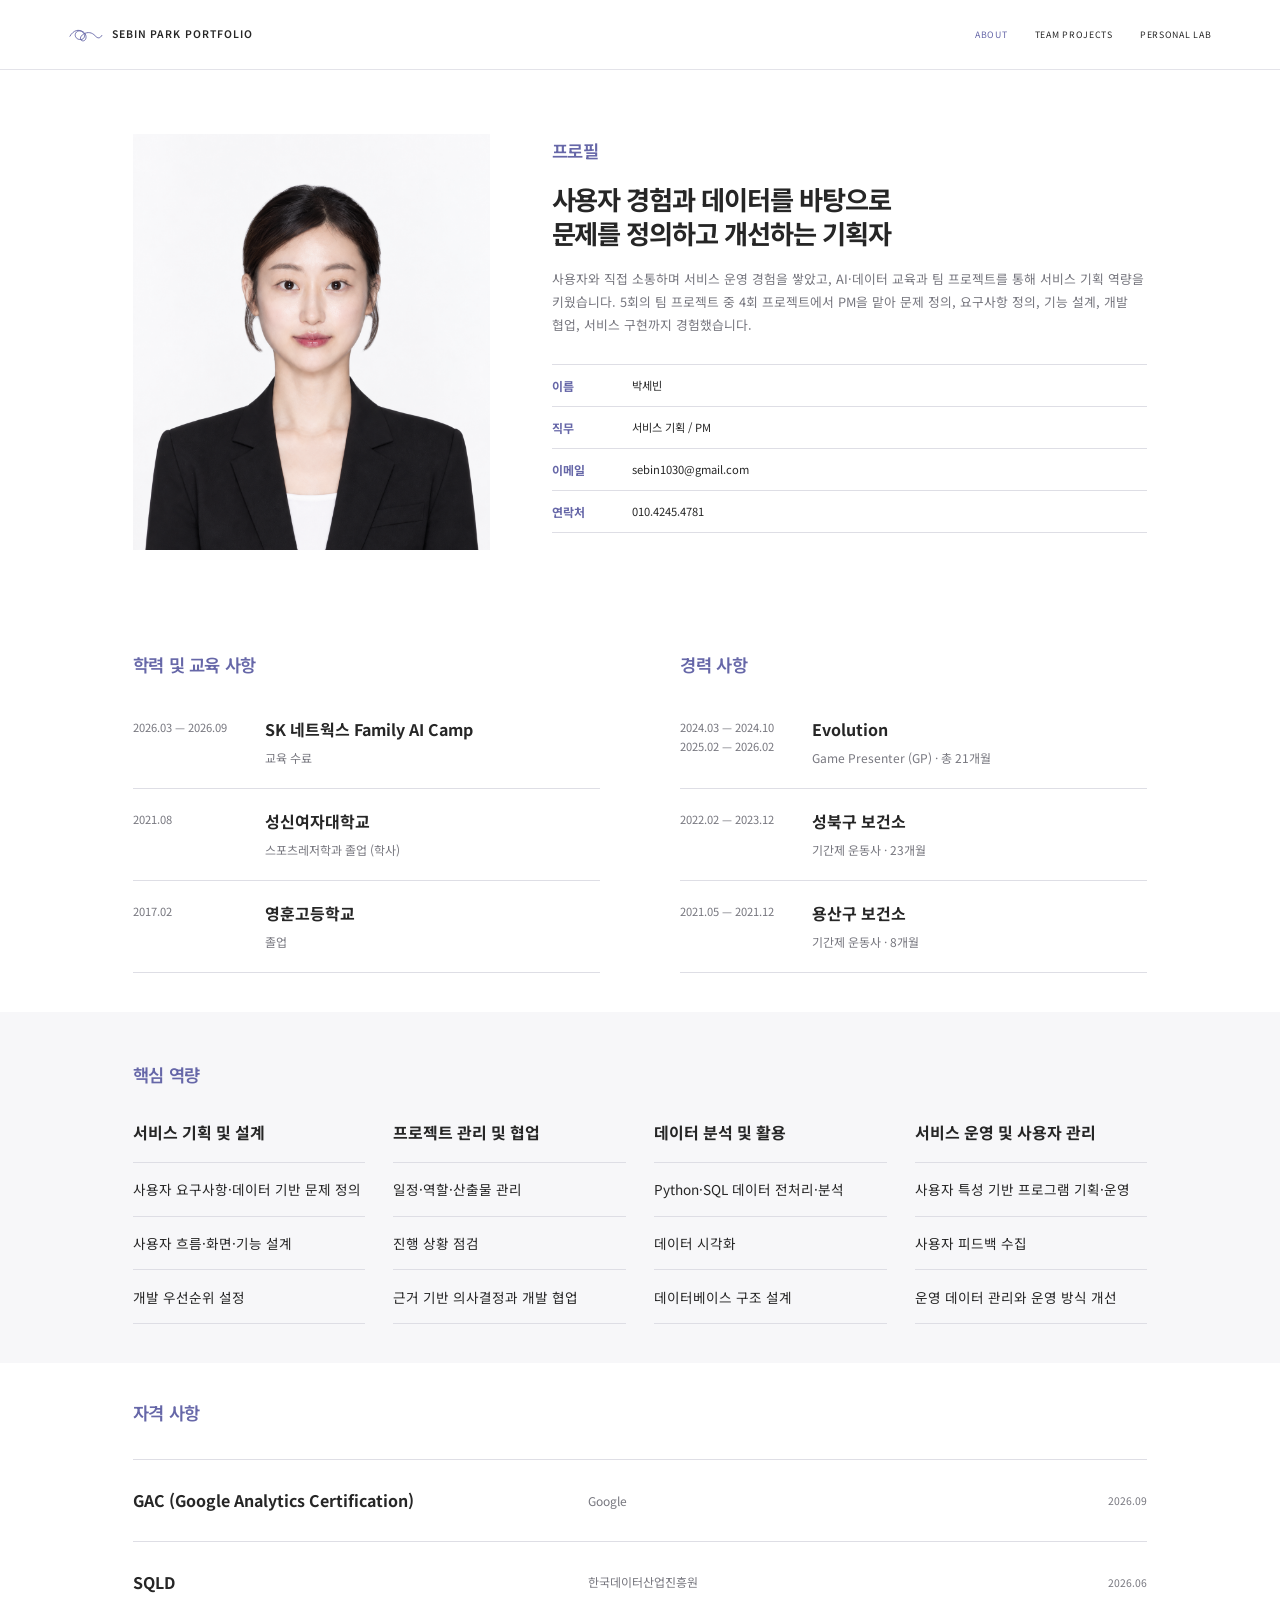
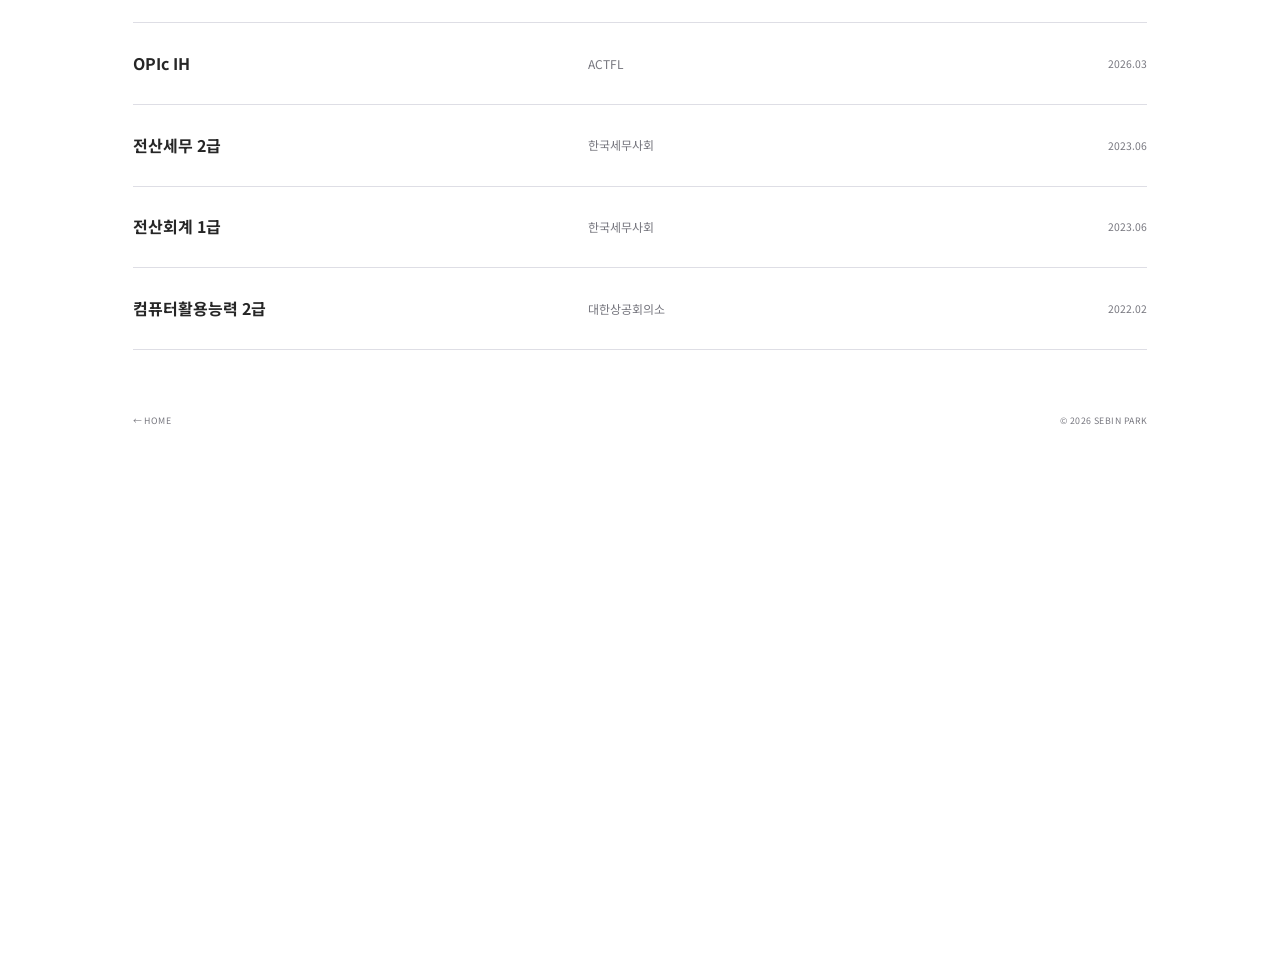
==== commit 81388e58: "Update About profile statement" ====
--- a/site/about.html
+++ b/site/about.html
@@ -11,7 +11,7 @@
   <main>
     <section class="resume-profile section-shell">
       <figure class="about-photo"><img src="./assets/park-sebin-portrait.png" alt="박세빈 프로필 사진"></figure>
-      <div class="resume-intro"><p class="section-label">프로필</p><h2>사용자 관점에서 문제를 발견하고<br>구체화하는 기획자</h2><p>사용자와 직접 소통하며 서비스 운영 경험을 쌓았고, AI·데이터 교육과 팀 프로젝트를 통해 서비스 기획 역량을 키웠습니다. 5회의 팀 프로젝트 중 4회 프로젝트에서 PM을 맡아 문제 정의, 요구사항 정의, 기능 설계, 개발 협업, 서비스 구현까지 경험했습니다.</p><dl><div><dt>이름</dt><dd>박세빈</dd></div><div><dt>직무</dt><dd>서비스 기획 / PM</dd></div><div><dt>이메일</dt><dd><a href="mailto:sebin1030@gmail.com">sebin1030@gmail.com</a></dd></div><div><dt>연락처</dt><dd><a href="tel:01042454781">010.4245.4781</a></dd></div></dl></div>
+      <div class="resume-intro"><p class="section-label">프로필</p><h2>사용자 경험과 데이터를 바탕으로<br>문제를 정의하고 개선하는 기획자</h2><p>사용자와 직접 소통하며 서비스 운영 경험을 쌓았고, AI·데이터 교육과 팀 프로젝트를 통해 서비스 기획 역량을 키웠습니다. 5회의 팀 프로젝트 중 4회 프로젝트에서 PM을 맡아 문제 정의, 요구사항 정의, 기능 설계, 개발 협업, 서비스 구현까지 경험했습니다.</p><dl><div><dt>이름</dt><dd>박세빈</dd></div><div><dt>직무</dt><dd>서비스 기획 / PM</dd></div><div><dt>이메일</dt><dd><a href="mailto:sebin1030@gmail.com">sebin1030@gmail.com</a></dd></div><div><dt>연락처</dt><dd><a href="tel:01042454781">010.4245.4781</a></dd></div></dl></div>
     </section>
     <section class="resume-body section-shell section-pad">
       <div class="resume-column"><p class="section-label">학력 및 교육 사항</p><article><time>2026.03 — 2026.09</time><div><h3>SK 네트웍스 Family AI Camp</h3><p>교육 수료</p></div></article><article><time>2021.08</time><div><h3>성신여자대학교</h3><p>스포츠레저학과 졸업 (학사)</p></div></article><article><time>2017.02</time><div><h3>영훈고등학교</h3><p>졸업</p></div></article></div>
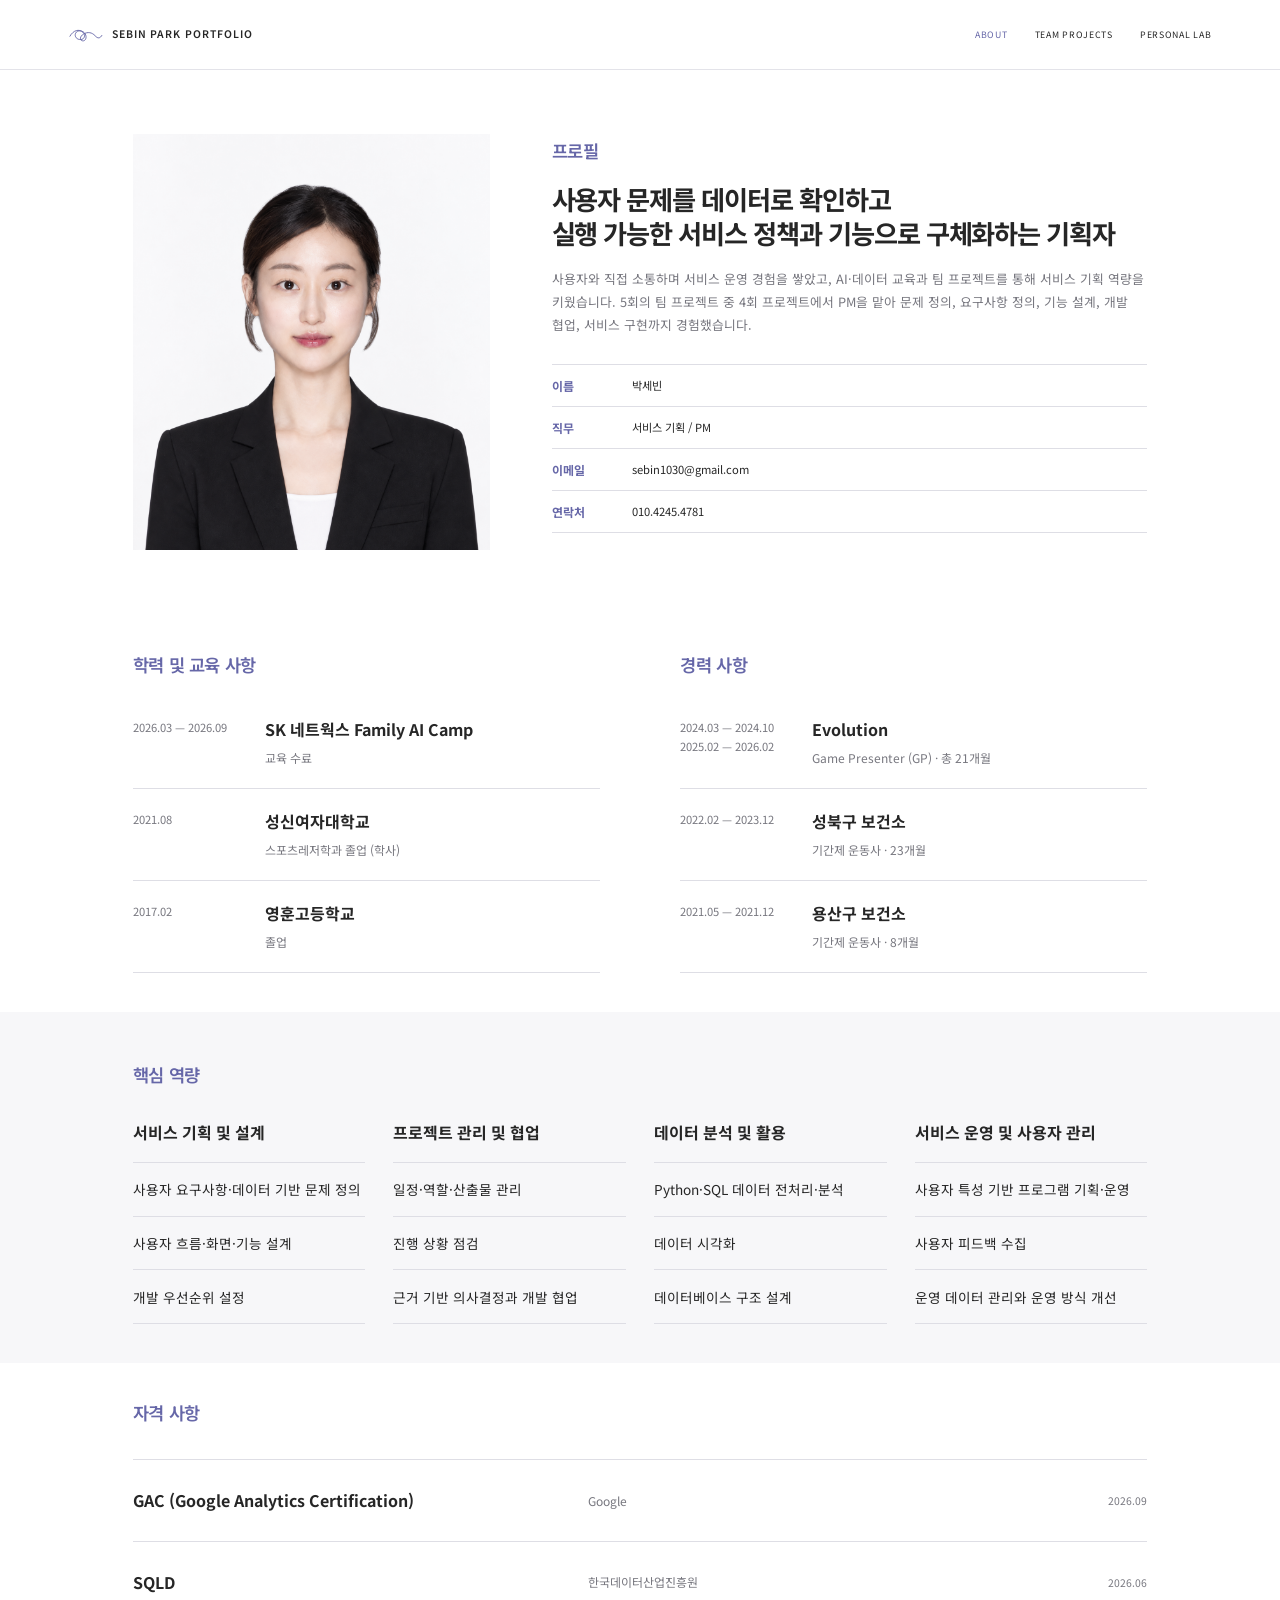
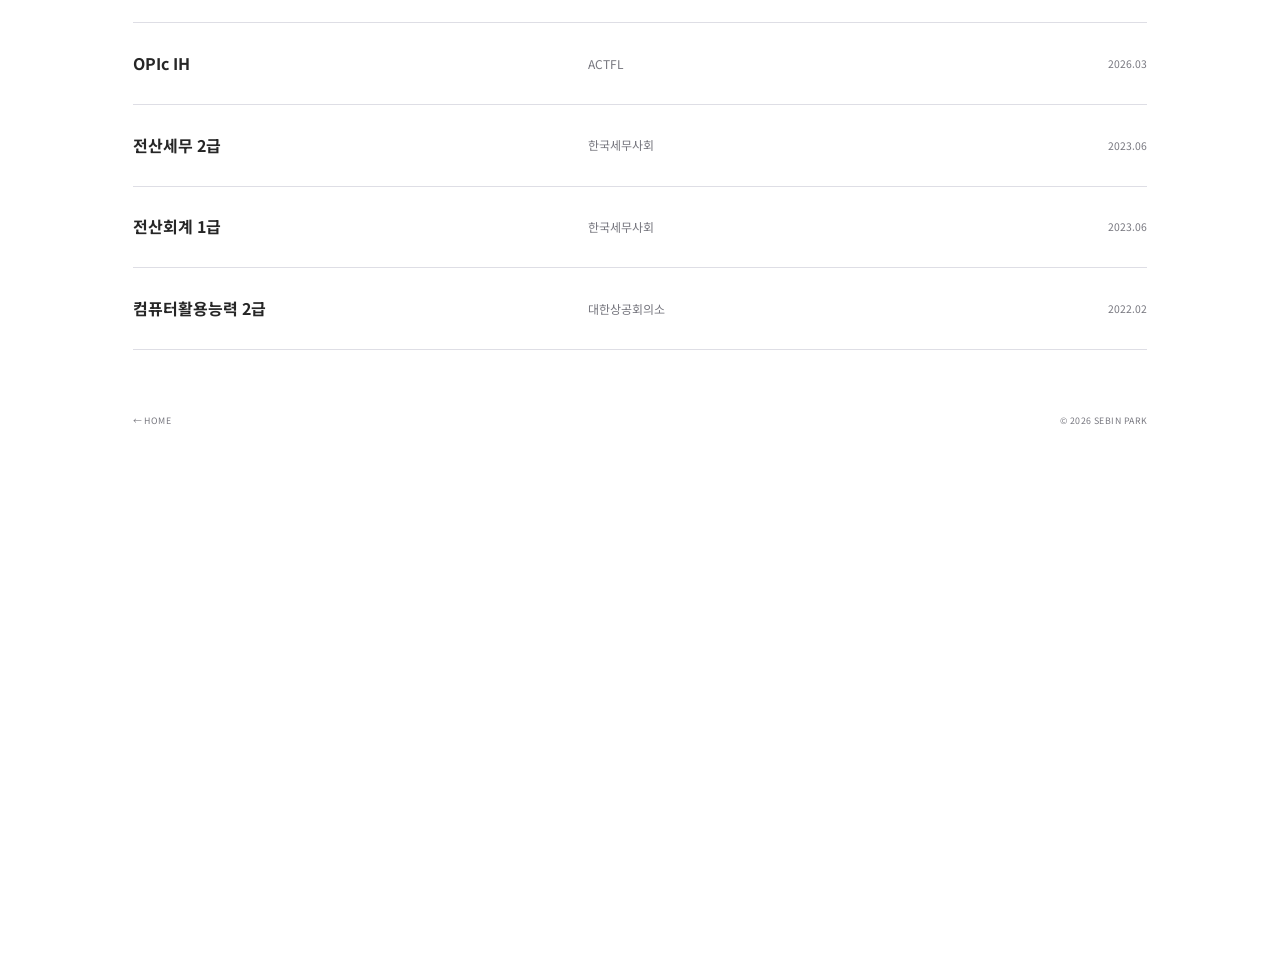
==== commit fcdcd20e: "Refine About profile statement" ====
--- a/site/about.html
+++ b/site/about.html
@@ -11,7 +11,7 @@
   <main>
     <section class="resume-profile section-shell">
       <figure class="about-photo"><img src="./assets/park-sebin-portrait.png" alt="박세빈 프로필 사진"></figure>
-      <div class="resume-intro"><p class="section-label">프로필</p><h2>사용자 경험과 데이터를 바탕으로<br>문제를 정의하고 개선하는 기획자</h2><p>사용자와 직접 소통하며 서비스 운영 경험을 쌓았고, AI·데이터 교육과 팀 프로젝트를 통해 서비스 기획 역량을 키웠습니다. 5회의 팀 프로젝트 중 4회 프로젝트에서 PM을 맡아 문제 정의, 요구사항 정의, 기능 설계, 개발 협업, 서비스 구현까지 경험했습니다.</p><dl><div><dt>이름</dt><dd>박세빈</dd></div><div><dt>직무</dt><dd>서비스 기획 / PM</dd></div><div><dt>이메일</dt><dd><a href="mailto:sebin1030@gmail.com">sebin1030@gmail.com</a></dd></div><div><dt>연락처</dt><dd><a href="tel:01042454781">010.4245.4781</a></dd></div></dl></div>
+      <div class="resume-intro"><p class="section-label">프로필</p><h2>사용자 문제를 데이터로 확인하고<br>실행 가능한 서비스 정책과 기능으로 구체화하는 기획자</h2><p>사용자와 직접 소통하며 서비스 운영 경험을 쌓았고, AI·데이터 교육과 팀 프로젝트를 통해 서비스 기획 역량을 키웠습니다. 5회의 팀 프로젝트 중 4회 프로젝트에서 PM을 맡아 문제 정의, 요구사항 정의, 기능 설계, 개발 협업, 서비스 구현까지 경험했습니다.</p><dl><div><dt>이름</dt><dd>박세빈</dd></div><div><dt>직무</dt><dd>서비스 기획 / PM</dd></div><div><dt>이메일</dt><dd><a href="mailto:sebin1030@gmail.com">sebin1030@gmail.com</a></dd></div><div><dt>연락처</dt><dd><a href="tel:01042454781">010.4245.4781</a></dd></div></dl></div>
     </section>
     <section class="resume-body section-shell section-pad">
       <div class="resume-column"><p class="section-label">학력 및 교육 사항</p><article><time>2026.03 — 2026.09</time><div><h3>SK 네트웍스 Family AI Camp</h3><p>교육 수료</p></div></article><article><time>2021.08</time><div><h3>성신여자대학교</h3><p>스포츠레저학과 졸업 (학사)</p></div></article><article><time>2017.02</time><div><h3>영훈고등학교</h3><p>졸업</p></div></article></div>
--- a/site/styles.css
+++ b/site/styles.css
@@ -351,3 +351,4 @@
 .about-page .resume-body { order: 2; }
 .about-page .skills-section { order: 3; }
 .about-page .certifications { order: 4; }
+.projects-page .page-hero h1 { font-size: clamp(34px, 4.55vw, 63px); }
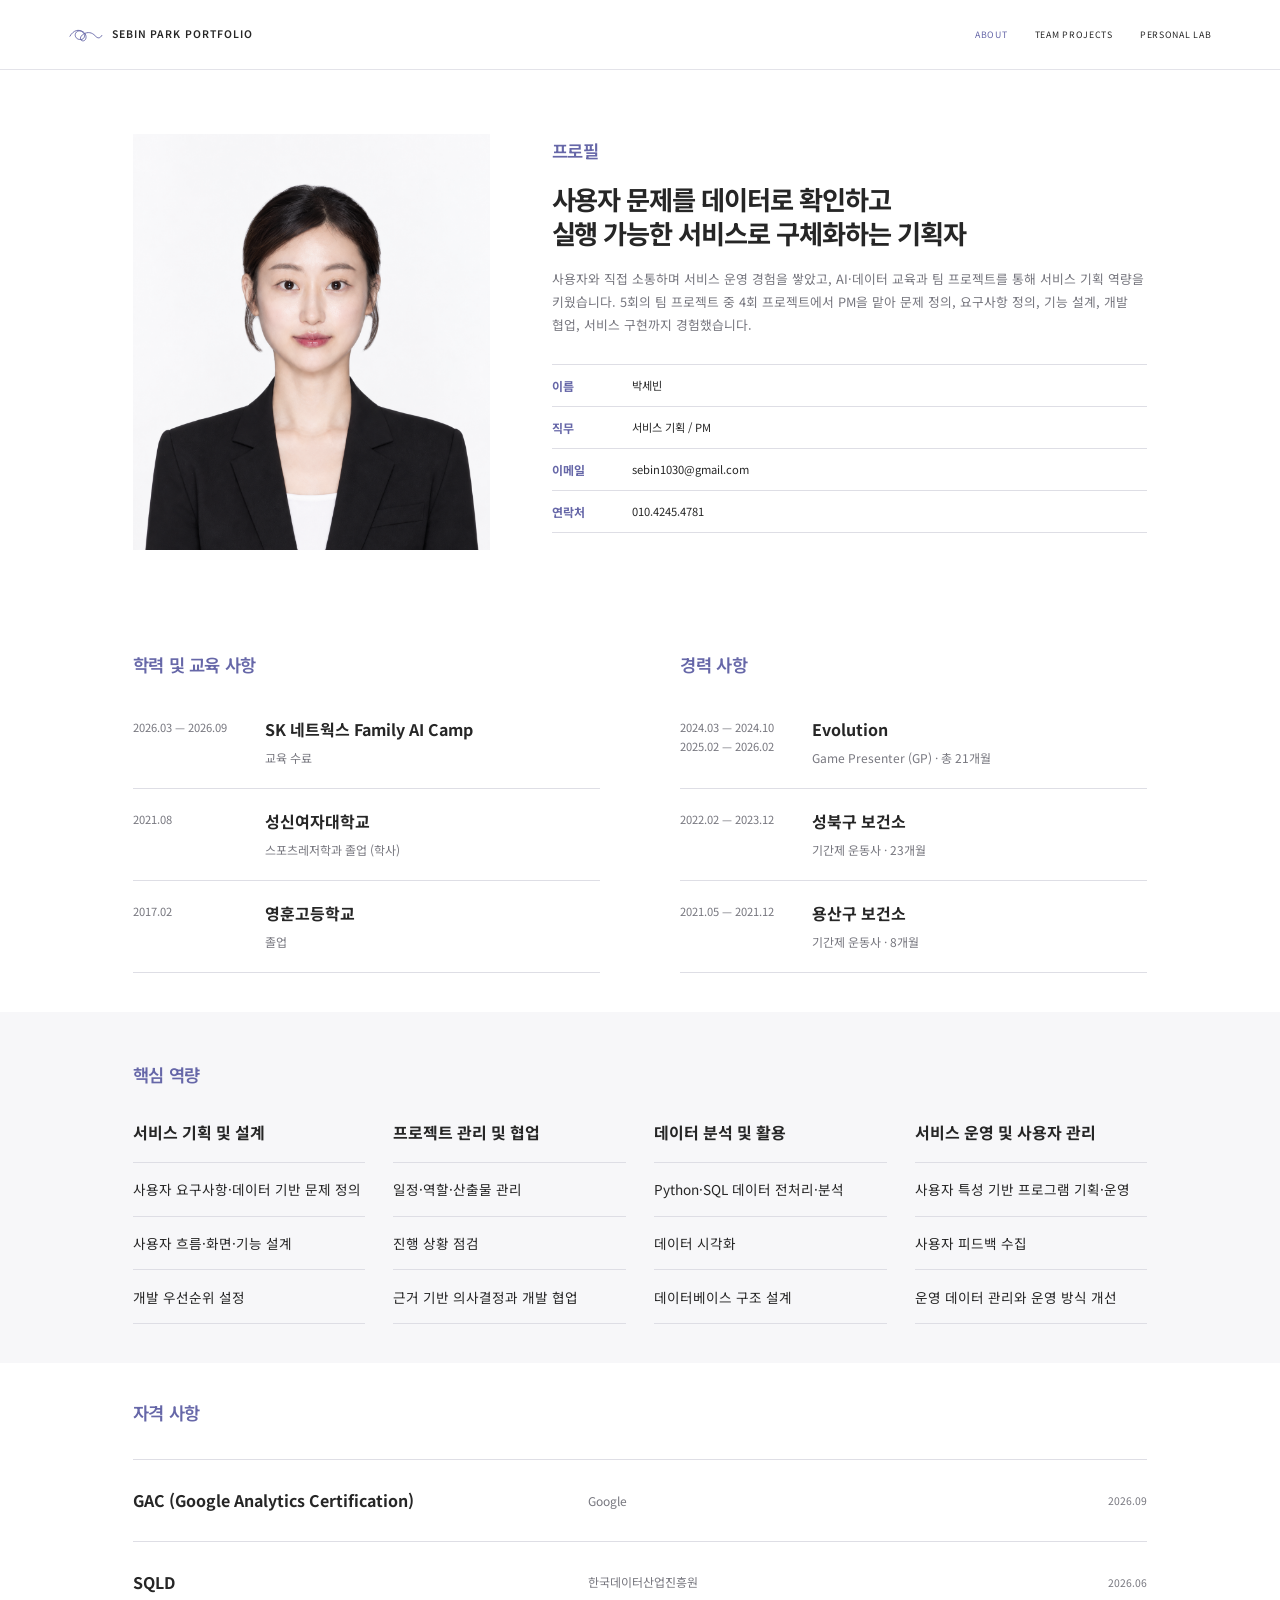
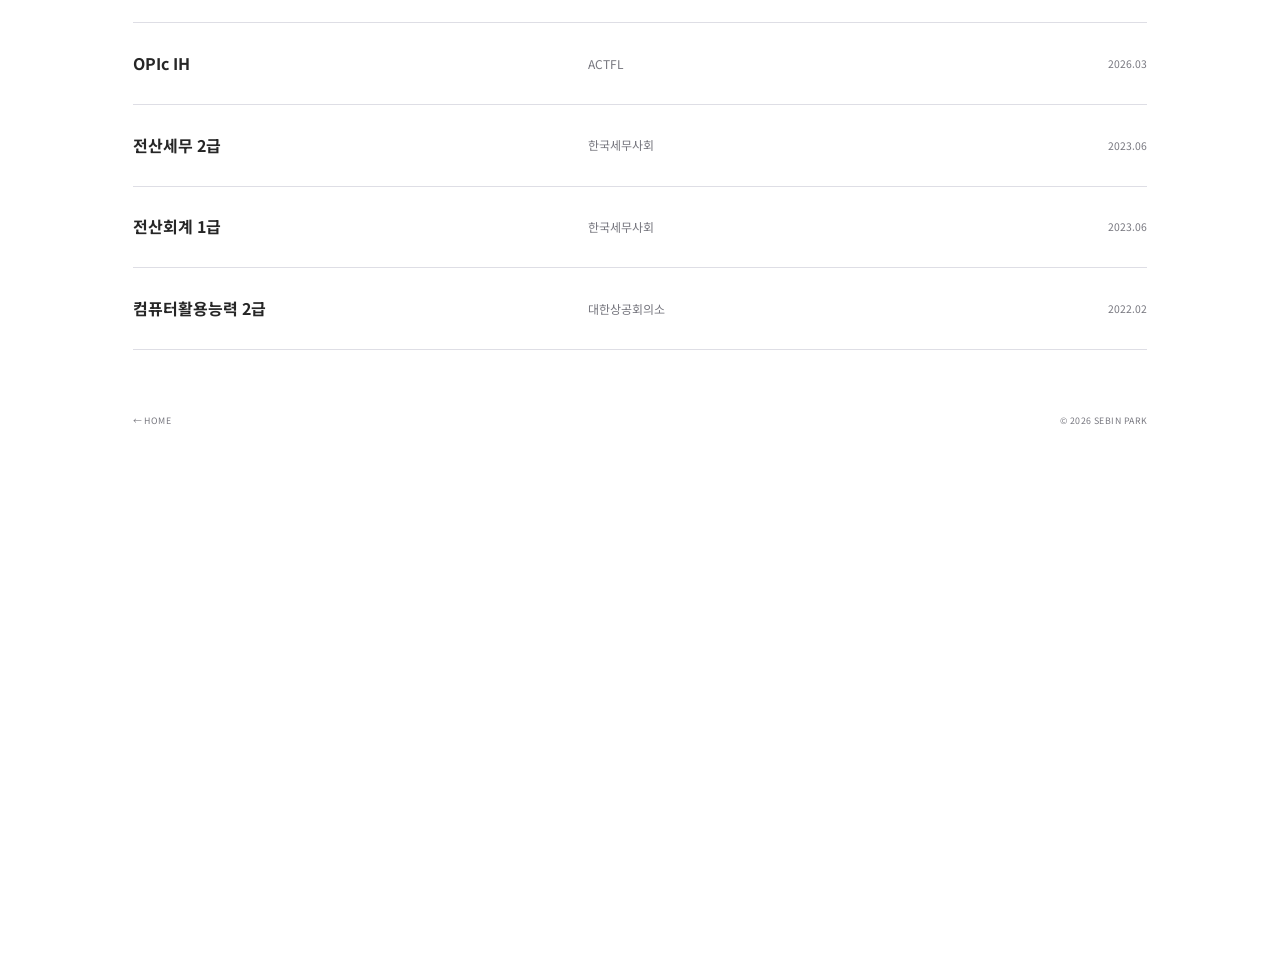
==== commit 43a32bbf: "Shorten About profile statement" ====
--- a/site/about.html
+++ b/site/about.html
@@ -11,7 +11,7 @@
   <main>
     <section class="resume-profile section-shell">
       <figure class="about-photo"><img src="./assets/park-sebin-portrait.png" alt="박세빈 프로필 사진"></figure>
-      <div class="resume-intro"><p class="section-label">프로필</p><h2>사용자 문제를 데이터로 확인하고<br>실행 가능한 서비스 정책과 기능으로 구체화하는 기획자</h2><p>사용자와 직접 소통하며 서비스 운영 경험을 쌓았고, AI·데이터 교육과 팀 프로젝트를 통해 서비스 기획 역량을 키웠습니다. 5회의 팀 프로젝트 중 4회 프로젝트에서 PM을 맡아 문제 정의, 요구사항 정의, 기능 설계, 개발 협업, 서비스 구현까지 경험했습니다.</p><dl><div><dt>이름</dt><dd>박세빈</dd></div><div><dt>직무</dt><dd>서비스 기획 / PM</dd></div><div><dt>이메일</dt><dd><a href="mailto:sebin1030@gmail.com">sebin1030@gmail.com</a></dd></div><div><dt>연락처</dt><dd><a href="tel:01042454781">010.4245.4781</a></dd></div></dl></div>
+      <div class="resume-intro"><p class="section-label">프로필</p><h2>사용자 문제를 데이터로 확인하고<br><span>실행 가능한 서비스로 구체화하는 기획자</span></h2><p>사용자와 직접 소통하며 서비스 운영 경험을 쌓았고, AI·데이터 교육과 팀 프로젝트를 통해 서비스 기획 역량을 키웠습니다. 5회의 팀 프로젝트 중 4회 프로젝트에서 PM을 맡아 문제 정의, 요구사항 정의, 기능 설계, 개발 협업, 서비스 구현까지 경험했습니다.</p><dl><div><dt>이름</dt><dd>박세빈</dd></div><div><dt>직무</dt><dd>서비스 기획 / PM</dd></div><div><dt>이메일</dt><dd><a href="mailto:sebin1030@gmail.com">sebin1030@gmail.com</a></dd></div><div><dt>연락처</dt><dd><a href="tel:01042454781">010.4245.4781</a></dd></div></dl></div>
     </section>
     <section class="resume-body section-shell section-pad">
       <div class="resume-column"><p class="section-label">학력 및 교육 사항</p><article><time>2026.03 — 2026.09</time><div><h3>SK 네트웍스 Family AI Camp</h3><p>교육 수료</p></div></article><article><time>2021.08</time><div><h3>성신여자대학교</h3><p>스포츠레저학과 졸업 (학사)</p></div></article><article><time>2017.02</time><div><h3>영훈고등학교</h3><p>졸업</p></div></article></div>
--- a/site/styles.css
+++ b/site/styles.css
@@ -352,3 +352,5 @@
 .about-page .skills-section { order: 3; }
 .about-page .certifications { order: 4; }
 .projects-page .page-hero h1 { font-size: clamp(34px, 4.55vw, 63px); }
+.resume-intro h2 span { white-space: nowrap; }
+@media (max-width: 700px) { .resume-intro h2 span { white-space: normal; } }
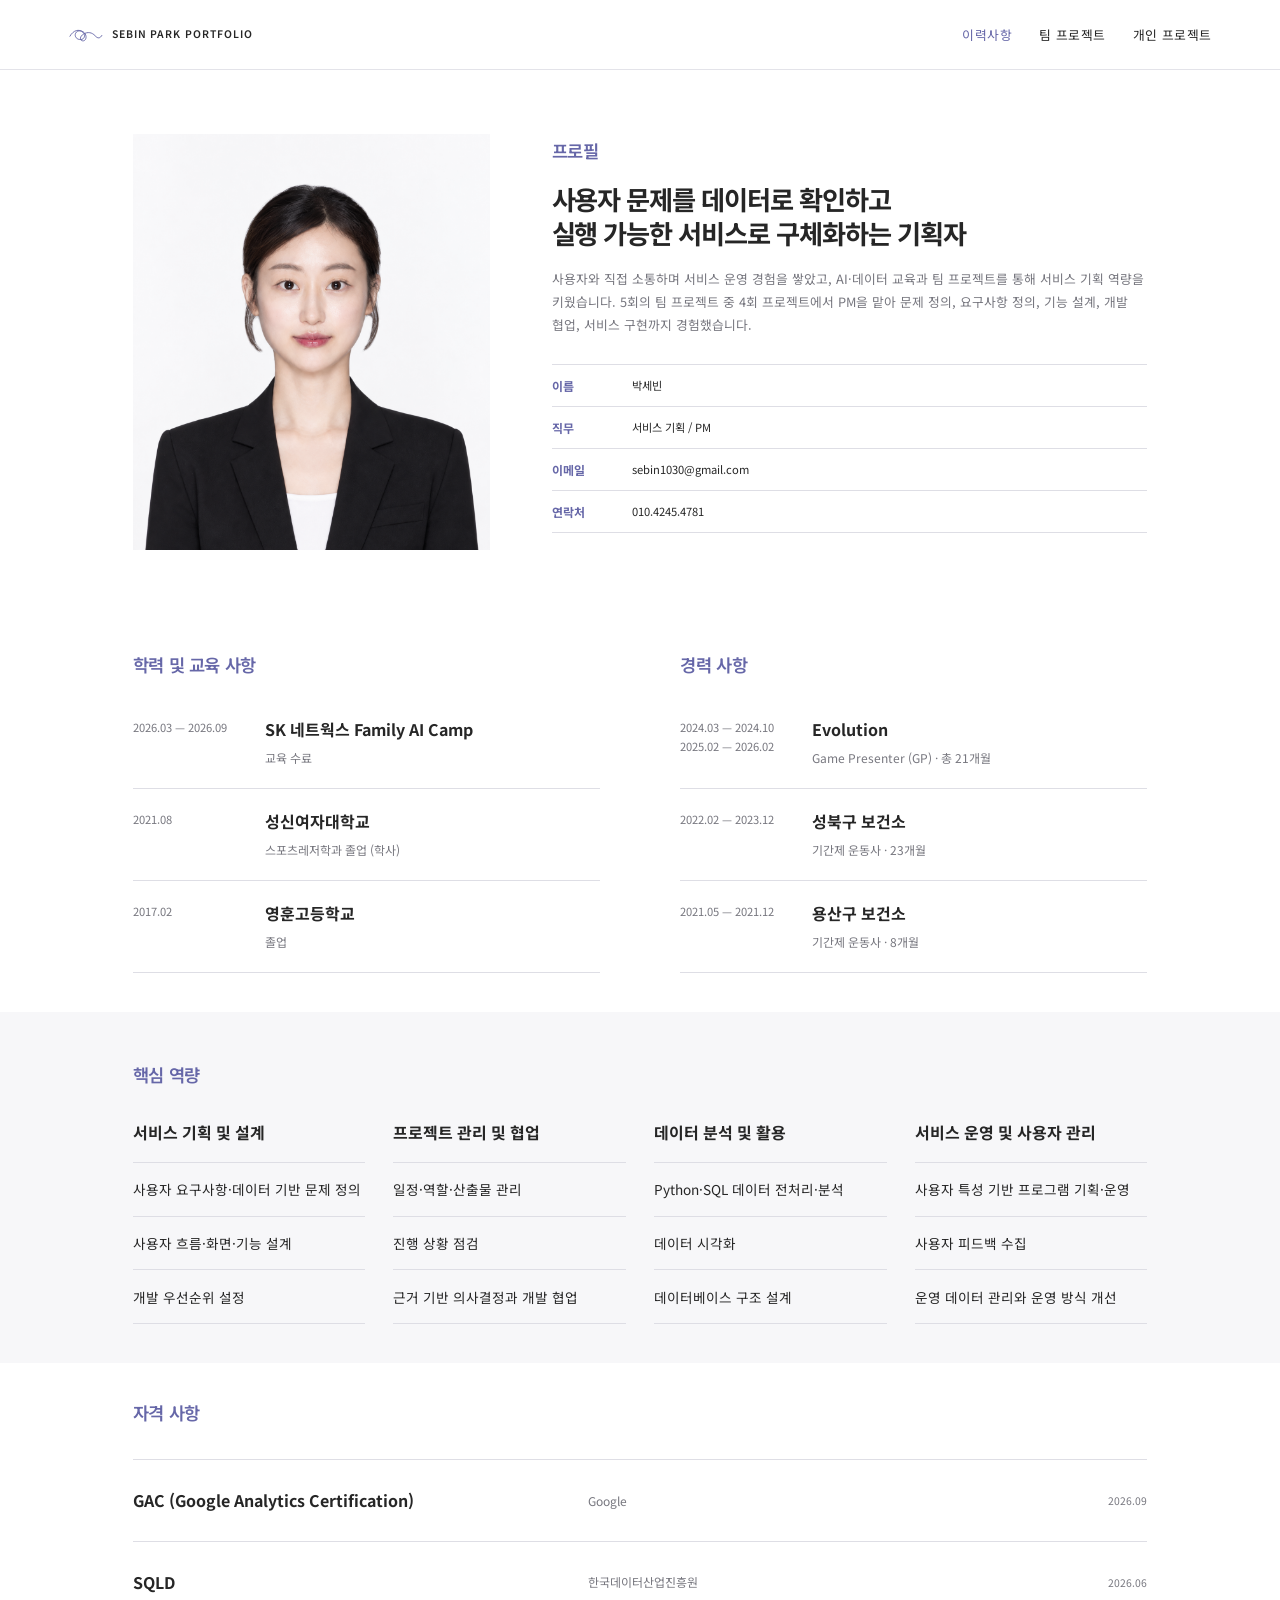
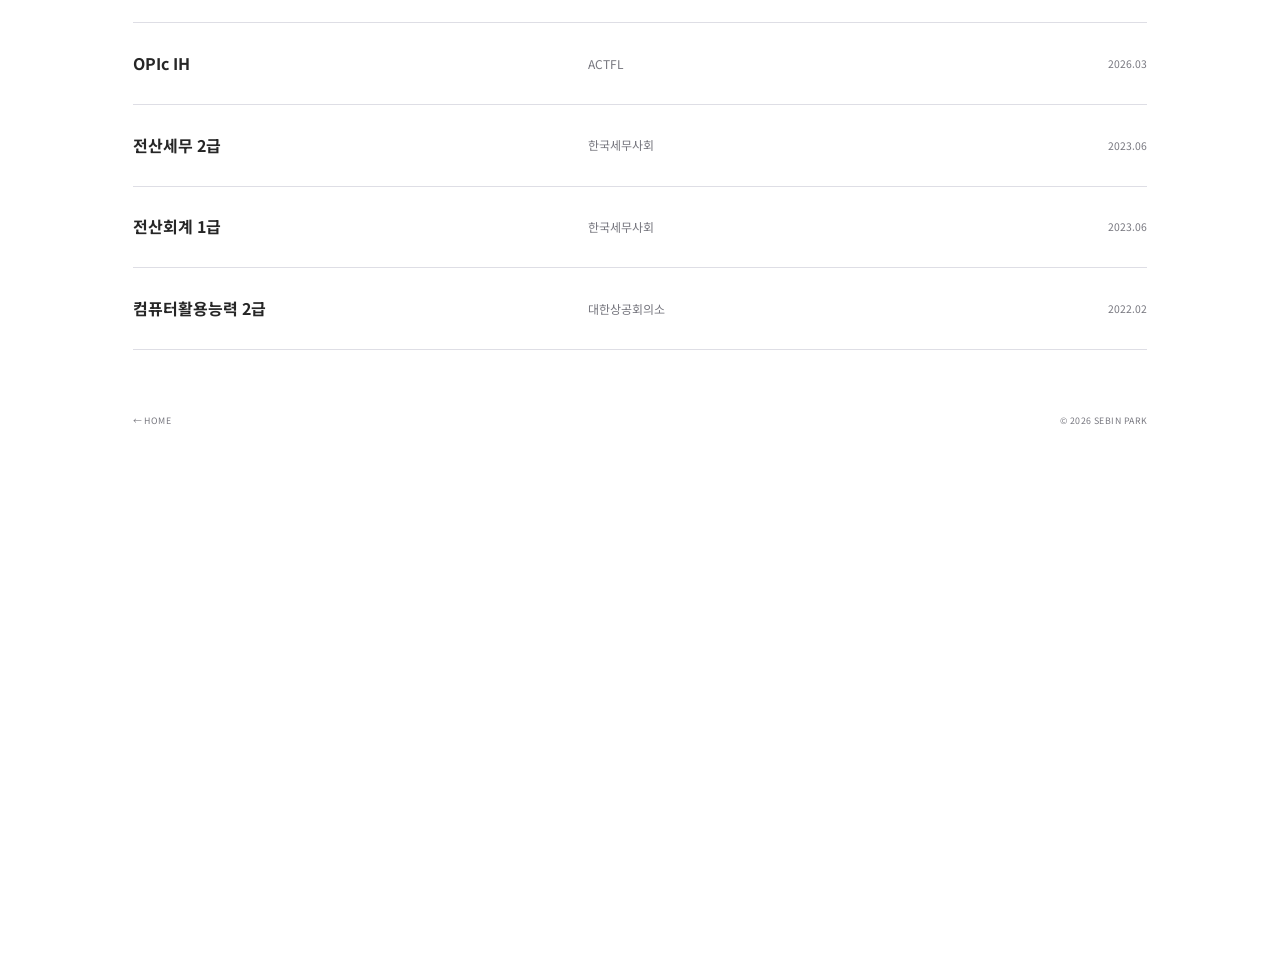
==== commit 50e963d7: "Update portfolio site design and project assets" ====
--- a/site/about.html
+++ b/site/about.html
@@ -4,10 +4,10 @@
   <meta charset="UTF-8"><meta name="viewport" content="width=device-width,initial-scale=1.0">
   <meta name="description" content="서비스 기획자 박세빈의 학력, 경력, 자격 및 핵심 역량"><title>ABOUT — SEBIN PARK</title>
   <link rel="preconnect" href="https://fonts.googleapis.com"><link rel="preconnect" href="https://fonts.gstatic.com" crossorigin>
-  <link href="https://fonts.googleapis.com/css2?family=Cormorant+Garamond:ital,wght@0,500;1,500&family=Noto+Sans+KR:wght@400;500;600;700&display=swap" rel="stylesheet"><link rel="stylesheet" href="./styles.css?v=17">
+  <link href="https://fonts.googleapis.com/css2?family=Cormorant+Garamond:ital,wght@0,500;1,500&family=Noto+Sans+KR:wght@400;500;600;700&display=swap" rel="stylesheet"><link rel="stylesheet" href="./styles.css?v=18">
 </head>
 <body class="about-page">
-  <header class="site-header" data-header><a class="brand" href="./index.html"><svg class="brand-mark" viewBox="0 0 220 92" aria-hidden="true"><path pathLength="1" d="M6 54C29 13 66 5 91 28C111 47 101 74 78 76C52 78 34 56 43 35C54 11 91 15 105 37C120 61 108 88 88 84C66 80 73 53 95 40C123 23 151 29 171 51C190 72 204 68 215 49"/></svg><span>SEBIN PARK PORTFOLIO</span></a><button class="menu-button" type="button" aria-expanded="false" aria-controls="site-nav">MENU</button><nav id="site-nav" class="site-nav"><a class="is-active" href="./about.html">ABOUT</a><a href="./projects.html">TEAM PROJECTS</a><a href="./lab.html">PERSONAL LAB</a></nav></header>
+  <header class="site-header" data-header><a class="brand" href="./index.html"><svg class="brand-mark" viewBox="0 0 220 92" aria-hidden="true"><path pathLength="1" d="M6 54C29 13 66 5 91 28C111 47 101 74 78 76C52 78 34 56 43 35C54 11 91 15 105 37C120 61 108 88 88 84C66 80 73 53 95 40C123 23 151 29 171 51C190 72 204 68 215 49"/></svg><span>SEBIN PARK PORTFOLIO</span></a><button class="menu-button" type="button" aria-expanded="false" aria-controls="site-nav">MENU</button><nav id="site-nav" class="site-nav"><a class="is-active" href="./about.html">이력사항</a><a href="./projects.html">팀 프로젝트</a><a href="./lab.html">개인 프로젝트</a></nav></header>
   <main>
     <section class="resume-profile section-shell">
       <figure class="about-photo"><img src="./assets/park-sebin-portrait.png" alt="박세빈 프로필 사진"></figure>
--- a/site/styles.css
+++ b/site/styles.css
@@ -29,7 +29,7 @@
 .brand { display: flex; align-items: center; gap: 12px; font: 600 13px/1 "Noto Sans KR", sans-serif; letter-spacing: .09em; }
 .brand-mark { width: 42px; height: 20px; overflow: visible; }
 .brand-mark path, .hero-symbol path { fill: none; stroke: var(--motion); stroke-width: 6; stroke-linecap: round; stroke-linejoin: round; }
-.site-nav { display: flex; gap: 34px; font-size: 11px; letter-spacing: .08em; }
+.site-nav { display: flex; gap: 34px; font-size: 16px; letter-spacing: .03em; }
 .site-nav a { position: relative; padding-block: 8px; }
 .site-nav a::after { content: ""; position: absolute; left: 0; right: 100%; bottom: 2px; height: 1px; background: var(--motion); transition: right .3s ease; }
 .site-nav a:hover::after { right: 0; }
@@ -352,5 +352,50 @@
 .about-page .skills-section { order: 3; }
 .about-page .certifications { order: 4; }
 .projects-page .page-hero h1 { font-size: clamp(34px, 4.55vw, 63px); }
+.portfolio-actions { justify-content: center; flex-wrap: wrap; gap: 30px; }
+.portfolio-actions { margin-top: 64px; }
+.portfolio-actions .button { min-height: 56px; padding-inline: 26px; background: #fff; color: var(--ink); border-color: var(--ink); cursor: pointer; font-size: 19px; }
+.portfolio-actions .button:hover { background: var(--ink); color: #fff; border-color: var(--ink); }
 .resume-intro h2 span { white-space: nowrap; }
 @media (max-width: 700px) { .resume-intro h2 span { white-space: normal; } }
+.projects-page .selected-projects { padding-top: 46px; }
+.projects-page .selected-projects-grid { grid-template-columns: 1fr; gap: 16px; }
+.projects-page .selected-card,
+.projects-page .selected-featured,
+.projects-page .selected-secondary { height: 330px; min-height: 330px; flex-direction: row; border-radius: 18px; }
+.projects-page .selected-copy,
+.projects-page .selected-featured .selected-copy,
+.projects-page .selected-secondary .selected-copy { flex: 1 1 62%; padding: 28px 34px; }
+.projects-page .selected-kicker { margin-bottom: 16px; font-size: 16px; }
+.projects-page .selected-copy h3,
+.projects-page .selected-secondary .selected-copy h3 { margin-bottom: 12px; font-size: clamp(33px, 3vw, 45px); }
+.projects-page .selected-summary,
+.projects-page .selected-secondary .selected-summary { font-size: 19px; }
+.projects-page .selected-meta,
+.projects-page .selected-secondary .selected-meta { margin-top: 14px; font-size: 16px; }
+.projects-page .selected-visual,
+.projects-page .selected-featured .selected-visual,
+.projects-page .selected-workshield,
+.projects-page .selected-hotel { flex: 0 0 38%; min-height: 330px; }
+@media (max-width: 700px) {
+  .projects-page .selected-card,
+  .projects-page .selected-featured,
+  .projects-page .selected-secondary { height: auto; min-height: 0; flex-direction: column; }
+  .projects-page .selected-copy,
+  .projects-page .selected-featured .selected-copy,
+  .projects-page .selected-secondary .selected-copy { flex: none; }
+  .projects-page .selected-visual,
+  .projects-page .selected-featured .selected-visual,
+  .projects-page .selected-workshield,
+  .projects-page .selected-hotel { flex: none; min-height: 190px; height: 190px; }
+}
+body[data-project] .site-nav { font-size: 16px; }
+.projects-page .page-hero { min-height: 430px; }
+.projects-page .selected-projects { padding-top: 24px; }
+.projects-page .selected-bookmark { display: none; }
+.projects-page .selected-helkki,
+.projects-page .selected-workshield,
+.projects-page .selected-hotel { background: transparent; }
+.projects-page .selected-helkki img,
+.projects-page .selected-workshield img,
+.projects-page .selected-hotel img { display: block; width: auto !important; height: auto !important; max-width: 100% !important; max-height: 100% !important; object-fit: contain; object-position: center; background: transparent; }
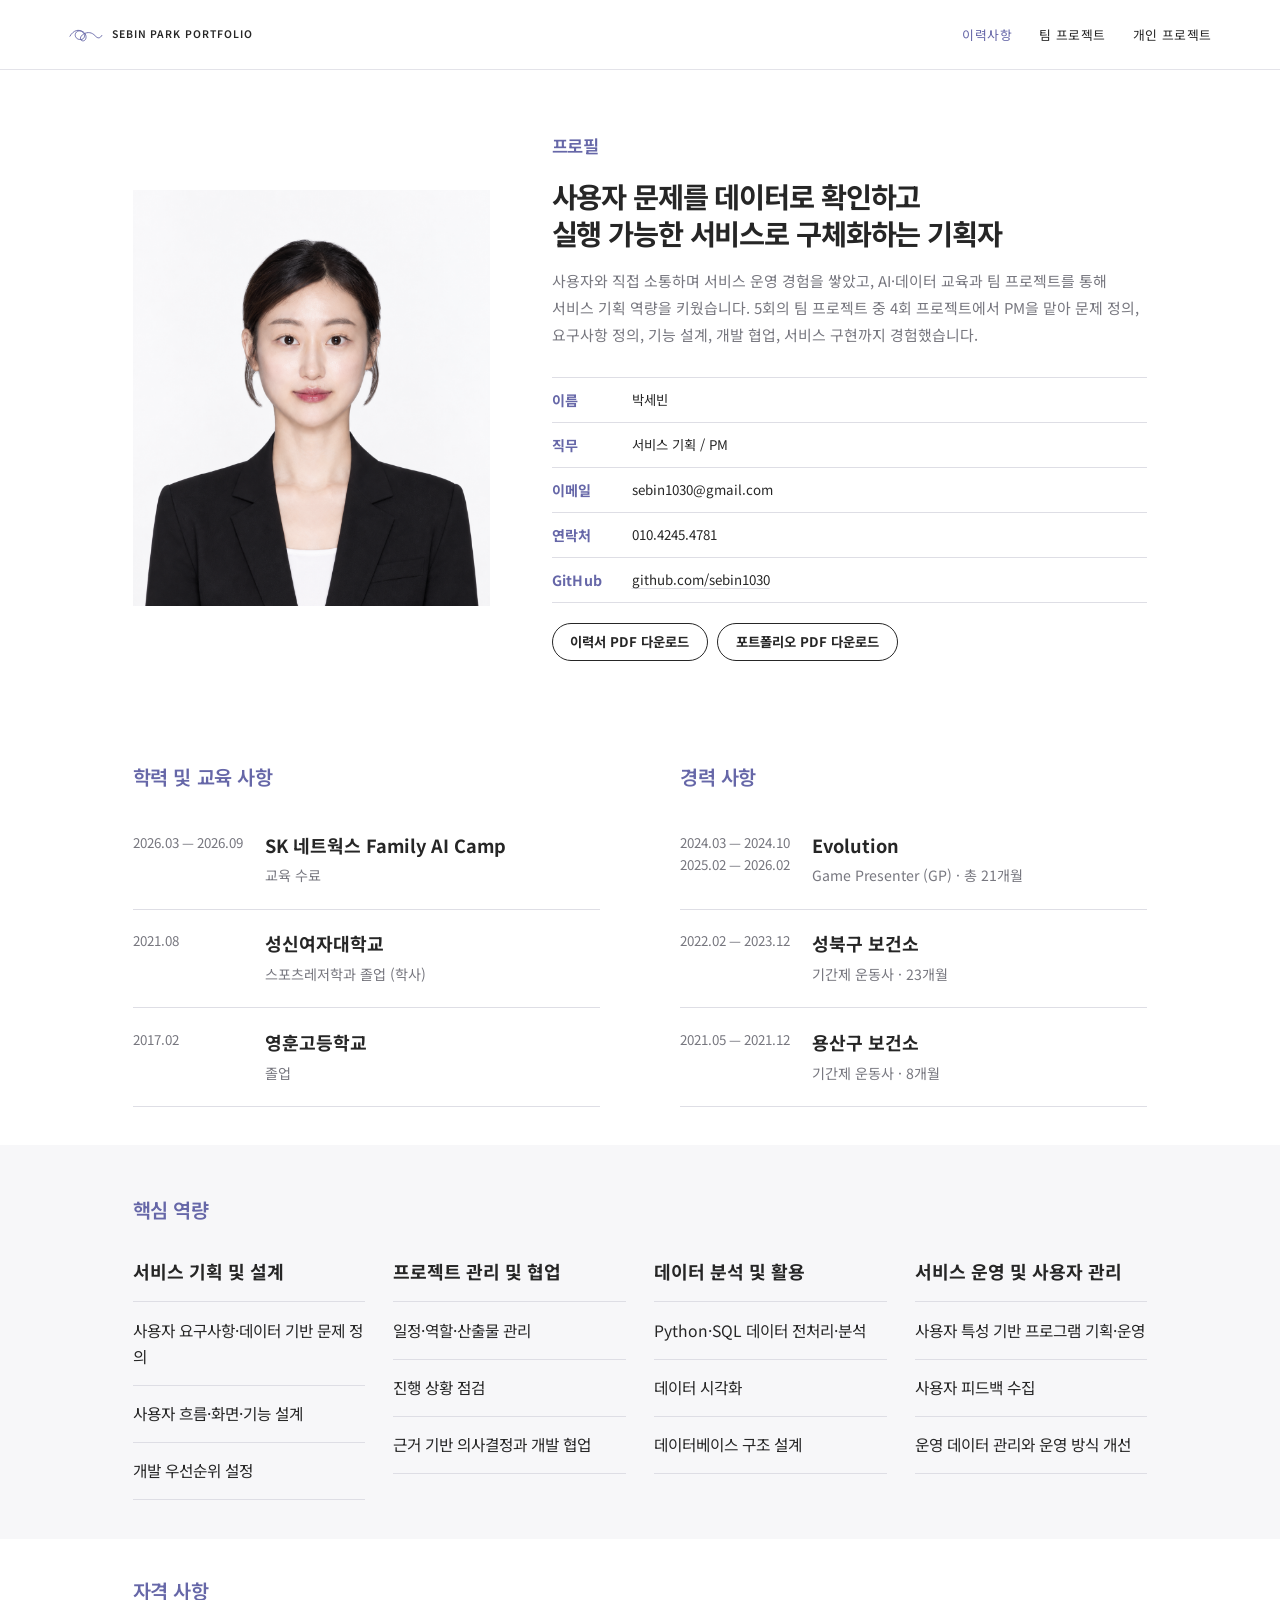
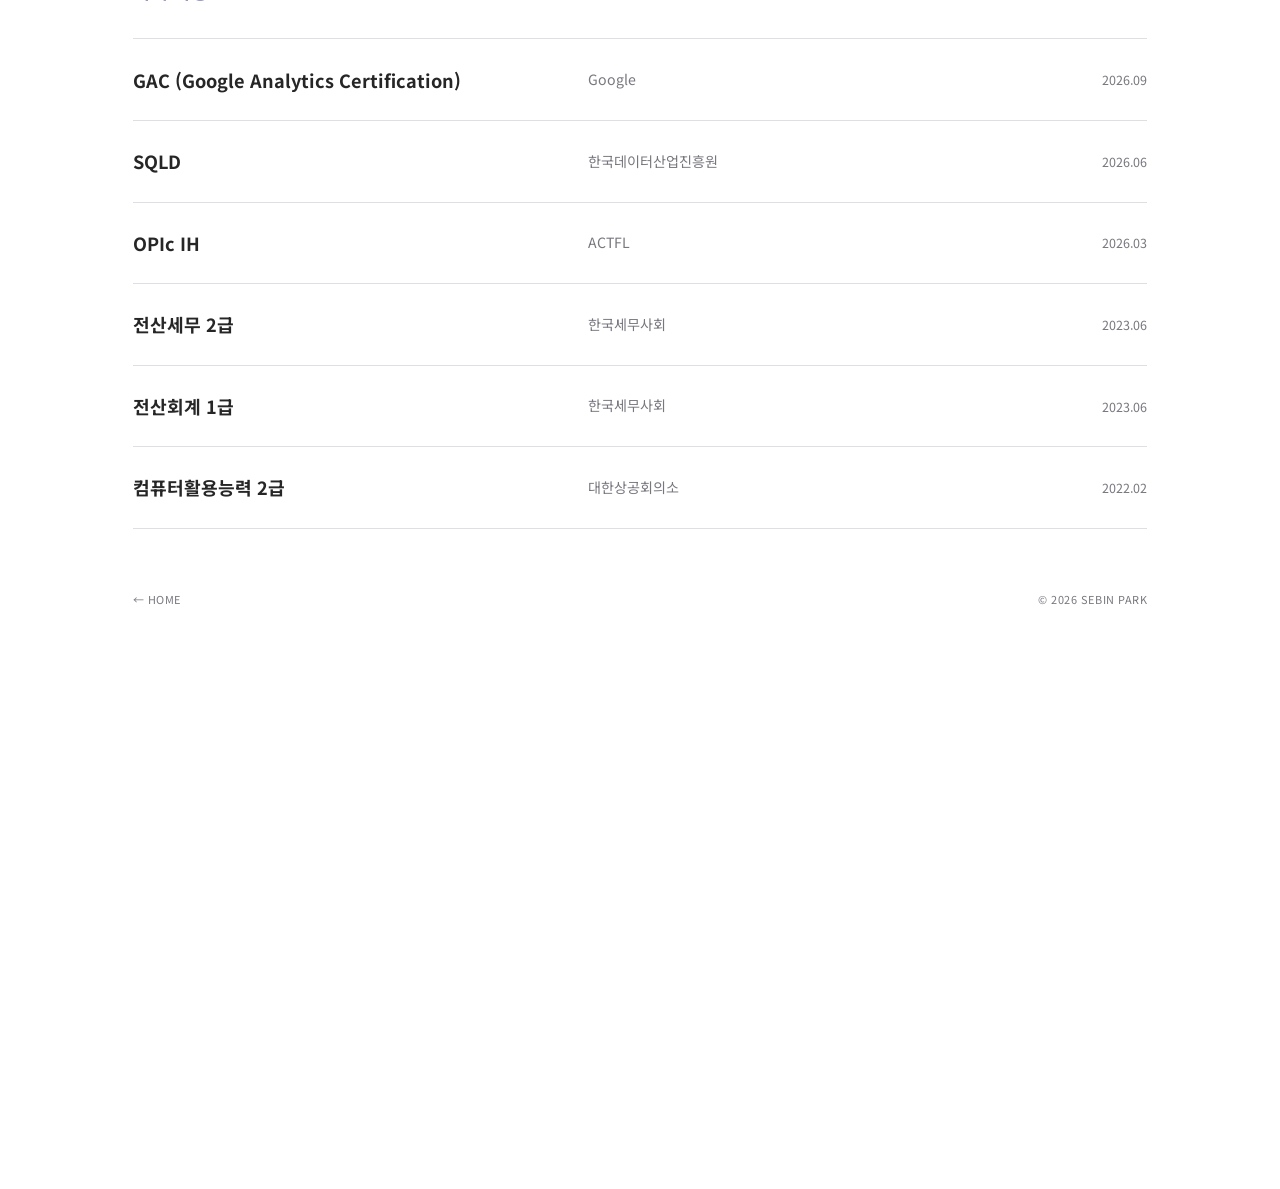
==== commit 1a223f01: "Update portfolio project case studies" ====
--- a/site/about.html
+++ b/site/about.html
@@ -4,14 +4,16 @@
   <meta charset="UTF-8"><meta name="viewport" content="width=device-width,initial-scale=1.0">
   <meta name="description" content="서비스 기획자 박세빈의 학력, 경력, 자격 및 핵심 역량"><title>ABOUT — SEBIN PARK</title>
   <link rel="preconnect" href="https://fonts.googleapis.com"><link rel="preconnect" href="https://fonts.gstatic.com" crossorigin>
-  <link href="https://fonts.googleapis.com/css2?family=Cormorant+Garamond:ital,wght@0,500;1,500&family=Noto+Sans+KR:wght@400;500;600;700&display=swap" rel="stylesheet"><link rel="stylesheet" href="./styles.css?v=18">
+  <link href="https://fonts.googleapis.com/css2?family=Cormorant+Garamond:ital,wght@0,500;1,500&family=Noto+Sans+KR:wght@400;500;600;700&display=swap" rel="stylesheet"><link rel="stylesheet" href="./styles.css?v=25">
 </head>
 <body class="about-page">
   <header class="site-header" data-header><a class="brand" href="./index.html"><svg class="brand-mark" viewBox="0 0 220 92" aria-hidden="true"><path pathLength="1" d="M6 54C29 13 66 5 91 28C111 47 101 74 78 76C52 78 34 56 43 35C54 11 91 15 105 37C120 61 108 88 88 84C66 80 73 53 95 40C123 23 151 29 171 51C190 72 204 68 215 49"/></svg><span>SEBIN PARK PORTFOLIO</span></a><button class="menu-button" type="button" aria-expanded="false" aria-controls="site-nav">MENU</button><nav id="site-nav" class="site-nav"><a class="is-active" href="./about.html">이력사항</a><a href="./projects.html">팀 프로젝트</a><a href="./lab.html">개인 프로젝트</a></nav></header>
   <main>
     <section class="resume-profile section-shell">
       <figure class="about-photo"><img src="./assets/park-sebin-portrait.png" alt="박세빈 프로필 사진"></figure>
-      <div class="resume-intro"><p class="section-label">프로필</p><h2>사용자 문제를 데이터로 확인하고<br><span>실행 가능한 서비스로 구체화하는 기획자</span></h2><p>사용자와 직접 소통하며 서비스 운영 경험을 쌓았고, AI·데이터 교육과 팀 프로젝트를 통해 서비스 기획 역량을 키웠습니다. 5회의 팀 프로젝트 중 4회 프로젝트에서 PM을 맡아 문제 정의, 요구사항 정의, 기능 설계, 개발 협업, 서비스 구현까지 경험했습니다.</p><dl><div><dt>이름</dt><dd>박세빈</dd></div><div><dt>직무</dt><dd>서비스 기획 / PM</dd></div><div><dt>이메일</dt><dd><a href="mailto:sebin1030@gmail.com">sebin1030@gmail.com</a></dd></div><div><dt>연락처</dt><dd><a href="tel:01042454781">010.4245.4781</a></dd></div></dl></div>
+      <div class="resume-intro"><p class="section-label">프로필</p><h2>사용자 문제를 데이터로 확인하고<br><span>실행 가능한 서비스로 구체화하는 기획자</span></h2><p>사용자와 직접 소통하며 서비스 운영 경험을 쌓았고, AI·데이터 교육과 팀 프로젝트를 통해 서비스 기획 역량을 키웠습니다. 5회의 팀 프로젝트 중 4회 프로젝트에서 PM을 맡아 문제 정의, 요구사항 정의, 기능 설계, 개발 협업, 서비스 구현까지 경험했습니다.</p><dl><div><dt>이름</dt><dd>박세빈</dd></div><div><dt>직무</dt><dd>서비스 기획 / PM</dd></div><div><dt>이메일</dt><dd><a href="mailto:sebin1030@gmail.com">sebin1030@gmail.com</a></dd></div><div><dt>연락처</dt><dd><a href="tel:01042454781">010.4245.4781</a></dd></div>
+        <div><dt>GitHub</dt><dd><a class="profile-resource" href="https://github.com/sebin1030" target="_blank" rel="noopener noreferrer">github.com/sebin1030<span class="sr-only"> (새 탭)</span></a></dd></div>
+        </dl><div class="profile-downloads"><a href="./assets/documents/resume_SebinPark.pdf" download>이력서 PDF 다운로드</a><a href="./assets/documents/portfolio_SebinPark.pdf" download>포트폴리오 PDF 다운로드</a></div></div>
     </section>
     <section class="resume-body section-shell section-pad">
       <div class="resume-column"><p class="section-label">학력 및 교육 사항</p><article><time>2026.03 — 2026.09</time><div><h3>SK 네트웍스 Family AI Camp</h3><p>교육 수료</p></div></article><article><time>2021.08</time><div><h3>성신여자대학교</h3><p>스포츠레저학과 졸업 (학사)</p></div></article><article><time>2017.02</time><div><h3>영훈고등학교</h3><p>졸업</p></div></article></div>
--- a/site/styles.css
+++ b/site/styles.css
@@ -143,7 +143,7 @@
 .resume-profile { display:grid; grid-template-columns:.75fr 1.25fr; gap:clamp(40px,6vw,86px); padding-top:80px; align-items:center; }
 .about-photo { height:520px; margin:0; overflow:hidden; background:var(--paper); }.about-photo img{width:100%;height:100%;object-fit:cover;object-position:center 14%;filter:saturate(.8)}
 .resume-profile .section-label,.resume-body .section-label,.certifications .section-label,.skills-section .section-label{font-size:22px;line-height:1.4;letter-spacing:-.02em}
-.resume-intro h2 { margin:24px 0 20px;font-size:clamp(23px,2.56vw,37px);line-height:1.3;letter-spacing:-.04em}.resume-intro>p:not(.section-label){color:var(--muted);font-size:16px;line-height:1.8;word-break:keep-all}.resume-intro dl{margin-top:36px;border-top:1px solid var(--line)}.resume-intro dl div{display:grid;grid-template-columns:100px 1fr;padding:15px 0;border-bottom:1px solid var(--line)}.resume-intro dt{font-size:15px;color:var(--motion);font-weight:700;letter-spacing:.02em}.resume-intro dd{margin:0;font-size:14px}
+.resume-intro h2 { margin:24px 0 20px;font-size:calc(clamp(23px,2.56vw,37px) + 2pt);line-height:1.3;letter-spacing:-.04em}.resume-intro>p:not(.section-label){color:var(--muted);font-size:16px;line-height:1.8;word-break:keep-all}.resume-intro dl{margin-top:36px;border-top:1px solid var(--line)}.resume-intro dl div{display:grid;grid-template-columns:100px 1fr;padding:15px 0;border-bottom:1px solid var(--line)}.resume-intro dt{font-size:15px;color:var(--motion);font-weight:700;letter-spacing:.02em}.resume-intro dd{margin:0;font-size:14px}
 .resume-body { display:grid;grid-template-columns:1fr 1fr;gap:100px}.resume-column article{display:grid;grid-template-columns:165px 1fr;padding:26px 0;border-bottom:1px solid var(--line)}.resume-column .section-label{margin-bottom:25px}.resume-column time{color:var(--muted);font-size:14px;line-height:1.7}.resume-column h3{margin:0;font-size:20px;line-height:1.45}.resume-column article p{margin:8px 0 0;color:var(--muted);font-size:15px;line-height:1.65}.career-details{border-top:1px solid var(--line)}.career-list{margin-top:42px;border-top:1px solid var(--line)}.career-list article{display:grid;grid-template-columns:minmax(260px,.7fr) 1.3fr;gap:70px;padding:34px 0;border-bottom:1px solid var(--line)}.career-list time{color:var(--muted);font-size:11px}.career-list h3{margin:12px 0 0;font-size:18px}.career-list ul{margin:0;padding-left:20px}.career-list li{margin:0 0 11px;color:var(--muted);font-size:14px;line-height:1.7;word-break:keep-all}.skills-section{padding:120px 0;background:var(--paper)}.skills-grid{display:grid;grid-template-columns:repeat(4,1fr);gap:36px;margin-top:42px}.skills-grid article{min-height:250px}.skills-grid h3{margin:0;padding:0 0 22px;border-bottom:1px solid var(--line);font-size:20px;line-height:1.45}.skills-grid ul{padding:0;margin:0;list-style:none}.skills-grid li{padding:19px 0;border-bottom:1px solid var(--line);font-size:17px;line-height:1.65}.lab-card span{color:var(--motion);font-size:10px;font-weight:700;letter-spacing:.08em}
 .cert-list{display:grid;grid-template-columns:1fr;margin-top:42px;border-top:1px solid var(--line)}.cert-list article{display:grid;grid-template-columns:1fr 130px;align-items:center;gap:24px;min-height:102px;padding:22px 0;border-bottom:1px solid var(--line)}.cert-list article:nth-child(odd){border-right:0}.cert-list article:nth-child(even){padding-left:0}.cert-list article>div{display:grid;grid-template-columns:minmax(260px,1fr) minmax(220px,1fr);align-items:center;gap:24px}.cert-list h3{margin:0;font-size:20px;line-height:1.45}.cert-list p{margin:0;color:var(--muted);font-size:15px;line-height:1.65}.cert-list time{justify-self:end;color:var(--muted);font-size:13px}
 .lab-grid { display:grid;grid-template-columns:1fr 1fr;gap:24px}.lab-card{min-height:390px;display:grid;grid-template-columns:60px 1fr;padding:38px;border:1px solid var(--line);border-radius:22px}.lab-featured{grid-column:1/-1;min-height:470px;background:var(--paper)}.lab-number{font:500 28px/1 "Cormorant Garamond",serif;color:var(--motion)}.lab-card h2{margin:55px 0 18px;font:500 clamp(38px,5vw,70px)/1 "Cormorant Garamond",serif}.lab-card p{max-width:680px;color:var(--muted);font-size:15px;line-height:1.85}.lab-card ul{display:flex;gap:8px;flex-wrap:wrap;padding:0;margin:45px 0 0;list-style:none}.lab-card li{padding:8px 12px;border:1px solid var(--line);border-radius:99px;font-size:11px}.lab-empty{opacity:.72}
@@ -399,3 +399,176 @@
 .projects-page .selected-helkki img,
 .projects-page .selected-workshield img,
 .projects-page .selected-hotel img { display: block; width: auto !important; height: auto !important; max-width: 100% !important; max-height: 100% !important; object-fit: contain; object-position: center; background: transparent; }
+
+/* Profile resource links */
+.resume-intro .profile-resource { text-decoration: underline; text-decoration-color: var(--line); text-underline-offset: 4px; }
+.resume-intro .profile-resource:hover, .resume-intro .profile-resource:focus-visible { text-decoration-color: currentColor; }
+.sr-only { position: absolute; width: 1px; height: 1px; padding: 0; margin: -1px; overflow: hidden; clip: rect(0, 0, 0, 0); white-space: nowrap; border: 0; }
+
+.profile-downloads { display: flex; flex-wrap: wrap; gap: 12px; margin-top: 24px; }
+.profile-downloads a { display: inline-flex; align-items: center; justify-content: center; min-height: 48px; padding: 10px 22px; border: 1px solid #262626; border-radius: 999px; background: #fff; color: #262626; font-size: calc(14px + 2pt); font-weight: 700; transition: background-color .2s, color .2s; }
+.profile-downloads a:hover, .profile-downloads a:focus-visible { background: #262626; color: #fff; }
+
+/* Enlarge profile details and download labels by 2pt. */
+.resume-intro > p:not(.section-label) { font-size: calc(16px + 2pt); }
+.resume-intro dt { font-size: calc(15px + 2pt); }
+.resume-intro dd { font-size: calc(14px + 2pt); }
+
+/* About: education, career, certifications, skills and footer. */
+.resume-body .section-label, .certifications .section-label, .skills-section .section-label { font-size: calc(22px + 2pt); }
+.resume-column time { font-size: calc(14px + 2pt); }
+.resume-column h3, .cert-list h3, .skills-grid h3 { font-size: calc(20px + 2pt); }
+.resume-column article p, .cert-list p { font-size: calc(15px + 2pt); }
+.cert-list time { font-size: calc(13px + 2pt); }
+.skills-grid li { font-size: calc(17px + 2pt); }
+.about-page .site-footer { font-size: calc(11px + 2pt); }
+@media (max-width: 560px) {
+  .cert-list h3 { font-size: calc(18px + 2pt); }
+  .cert-list p { font-size: calc(14px + 2pt); }
+}
+
+.page-hero > .team-projects-intro { font-size: calc(17px + 2pt); }
+
+/* Match footer text size to the About page. */
+.projects-page .site-footer, .lab-page .site-footer, .project-page .detail-footer { font-size: calc(11px + 2pt); }
+@media (max-width: 900px) { .project-page .detail-footer { font-size: calc((11px + 2pt) * .8); } }
+
+/* Evidence-led project case studies */
+.evidence-case { --project: #6667a8; --project-soft: #f6f6fa; }
+.case-hero { padding-top: 120px; padding-bottom: 100px; }
+.case-hero h1 { max-width: 1100px; margin: 30px 0; font-size: clamp(46px, 7vw, 100px); line-height: 1.08; letter-spacing: -.05em; overflow-wrap: anywhere; }
+.case-hero > p:last-child { max-width: 850px; color: var(--muted); font-size: 20px; line-height: 1.8; word-break: keep-all; }
+.evidence-case .case-toc { background: #fff; }
+.evidence-section { display: grid; grid-template-columns: minmax(150px, .35fr) minmax(0, 1fr); gap: 60px; padding-top: 92px; padding-bottom: 92px; border-bottom: 1px solid var(--line); scroll-margin-top: 130px; }
+.evidence-heading > span { color: var(--motion); font-size: 13px; }
+.evidence-heading .section-label { margin-top: 12px; }
+.evidence-content { min-width: 0; }
+.evidence-content h2 { margin: 0 0 26px; font-size: clamp(28px, 3vw, 40px); line-height: 1.35; letter-spacing: -.04em; word-break: keep-all; }
+.evidence-content h3 { margin: 0 0 14px; font-size: 20px; line-height: 1.5; overflow-wrap: anywhere; }
+.evidence-content p { color: var(--muted); font-size: 16px; line-height: 1.85; word-break: keep-all; }
+.case-overview { border-top: 1px solid var(--line); }
+.case-overview p { display: grid; grid-template-columns: 120px 1fr; gap: 20px; margin: 0; padding: 18px 0; border-bottom: 1px solid var(--line); }
+.case-overview b { color: var(--motion); }
+.case-link { display: inline-block; color: var(--motion); font-weight: 700; text-decoration: underline; text-underline-offset: 4px; overflow-wrap: anywhere; }
+.case-overview .case-link { margin-right: 16px; }
+.case-kpis, .case-columns { display: grid; grid-template-columns: repeat(2, minmax(0,1fr)); gap: 18px; margin: 32px 0; }
+.case-kpis article, .case-columns article { padding: 28px; background: #f7f7f9; border-radius: 12px; }
+.case-kpis strong { display: block; color: var(--motion); font-size: clamp(32px, 4vw, 48px); line-height: 1.2; }
+.case-kpis span, .case-kpis small { display: block; margin-top: 12px; line-height: 1.6; }
+.case-kpis small { color: var(--muted); }
+.case-columns article p { margin-bottom: 18px; }
+.case-tag { display: inline-block; margin-bottom: 18px; color: var(--motion); font-weight: 700; }
+.case-bars { display: grid; gap: 18px; margin: 30px 0; }
+.case-bar { display: grid; grid-template-columns: 170px minmax(0, 1fr) 100px; align-items: center; gap: 16px; font-size: 15px; }
+.case-bar strong { white-space: nowrap; text-align: right; }
+.case-bar strong small { color: var(--muted); font-weight: 400; }
+.case-track { height: 14px; border-radius: 10px; background: #eeeef2; overflow: hidden; }
+.case-track i { display: block; height: 100%; background: var(--motion); border-radius: inherit; }
+.evidence-content .case-source { margin: 22px 0; color: #77777f; font-size: 13px; line-height: 1.7; }
+.case-notes { margin-top: 28px; padding: 18px 24px; border-left: 3px solid var(--motion); background: #f7f7f9; }
+.case-notes p { margin: 6px 0; }
+.case-notes b { display: inline-block; min-width: 80px; color: var(--motion); }
+.case-flow { display: flex; flex-wrap: wrap; gap: 12px; margin: 35px 0; }
+.case-flow span { padding: 12px 18px; border: 1px solid var(--line); border-radius: 24px; font-size: 14px; }
+.case-flow span:not(:last-child)::after { content: ' →'; color: var(--motion); }
+.case-screens { display: grid; grid-template-columns: repeat(3,minmax(0,1fr)); gap: 18px; margin: 32px 0; }
+.case-screens figure, .case-document-preview { margin: 0; }
+.case-screens img { display: block; width: 100%; height: 390px; object-fit: contain; object-position: top; background: #f7f7f9; border-radius: 12px; }
+.case-screens figcaption, .case-document-preview figcaption { margin-top: 10px; color: var(--muted); font-size: 13px; }
+.case-document-preview img { display: block; max-width: 100%; max-height: 500px; margin: 30px auto 0; object-fit: contain; }
+.hotel-chart { display: flex; align-items: end; justify-content: space-around; gap: 20px; min-height: 250px; padding: 25px 15px 0; border-bottom: 1px solid var(--line); }
+.hotel-chart div { display: flex; width: 28%; flex-direction: column; align-items: center; gap: 10px; text-align: center; }
+.hotel-chart i { display: block; width: min(100%, 85px); background: var(--motion); border-radius: 6px 6px 0 0; }
+.hotel-chart span { min-height: 42px; font-size: 14px; }
+.evidence-content .case-emphasis { color: var(--motion); font-weight: 700; }
+.case-artifacts { display: grid; grid-template-columns: repeat(2,minmax(0,1fr)); gap: 18px; margin-top: 30px; }
+.case-artifact { padding: 24px; border: 1px solid var(--line); border-radius: 12px; }
+.case-artifact img { display: block; width: 100%; max-height: 170px; object-fit: contain; margin-bottom: 20px; background: #f7f7f9; }
+.case-artifact p { font-size: 14px; }
+@media (max-width: 700px) {
+ .case-hero { padding-top: 65px; padding-bottom: 65px; }
+ .case-hero > p:last-child { font-size: 17px; }
+ .evidence-section { grid-template-columns: 1fr; gap: 24px; padding-top: 60px; padding-bottom: 60px; }
+ .case-kpis, .case-columns, .case-artifacts { grid-template-columns: 1fr; }
+ .case-overview p { grid-template-columns: 1fr; gap: 3px; }
+ .case-bar { grid-template-columns: minmax(0, 1fr) auto; gap: 7px 12px; }
+ .case-bar .case-track { grid-column: 1 / -1; grid-row: 2; }
+ .case-screens { grid-template-columns: repeat(3,minmax(0,1fr)); gap: 8px; }
+ .case-screens img { height: auto; }
+ .hotel-chart { gap: 8px; }
+}
+
+/* Project introduction and section navigation */
+.evidence-case .case-hero > p:last-child { font-size: calc(20px + 2pt); }
+.evidence-case .case-toc a,
+.evidence-case .evidence-heading .section-label { font-size: calc(11px + 5pt); }
+.evidence-case .evidence-heading > span { font-size: calc(13px + 5pt); }
+@media (max-width: 700px) {
+  .evidence-case .case-hero > p:last-child { font-size: calc(17px + 2pt); }
+}
+
+@media (min-width: 901px) {
+  body[data-project="helkki"] .case-hero > p:last-child { max-width: none; white-space: nowrap; }
+}
+
+/* HELKKI's coral accent, while preserving the white case-study layout. */
+body.evidence-case[data-project="helkki"] { --motion: #e8875b; --project: #e8875b; --project-soft: #fff8e5; }
+
+/* Project brand colors */
+body.evidence-case[data-project="helkki"] { --motion: #F7BA50; --project: #F7BA50; }
+body.evidence-case[data-project="workshield"] { --motion: #2C5BFF; --project: #2C5BFF; }
+body.evidence-case[data-project="hotel"] { --motion: #6C66B2; --project: #6C66B2; }
+
+/* Present the HELKKI user journey as a diagram, not controls. */
+.evidence-case .case-flow-title { margin: 32px 0 0; }
+.evidence-case .case-flow span { padding: 4px 0; border: 0; border-radius: 0; }
+.evidence-case .case-flow span:not(:last-child)::after { content: ' →'; margin-left: 12px; }
+
+.case-video-title { margin-top: 36px !important; }
+.case-video { display: block; width: 100%; max-width: 900px; height: auto; aspect-ratio: 16 / 9; background: #111; border-radius: 12px; }
+
+@media (min-width: 901px) {
+  body[data-project="hotel"] .case-hero h1 { max-width: none; white-space: nowrap; }
+  body[data-project="hotel"] .case-hero > p:last-child { max-width: none; white-space: nowrap; font-size: clamp(15px, 1.55vw, 22.667px); }
+}
+
+@media (min-width: 901px) {
+  body[data-project="workshield"] .case-hero > p:last-child { max-width: none; white-space: nowrap; font-size: clamp(15px, 1.55vw, 22.667px); }
+}
+
+/* Project overview details */
+.evidence-case .case-overview p { font-size: calc(16px + 2pt); }
+.evidence-case #overview .case-source { font-size: calc(13px + 2pt); }
+
+/* Project section content: increase each existing size by 2pt. */
+.evidence-case .evidence-content p { font-size: calc(16px + 2pt); }
+.evidence-case .evidence-content h3 { font-size: calc(20px + 2pt); }
+.evidence-case .evidence-content .case-source { font-size: calc(13px + 2pt); }
+.evidence-case .case-artifact p { font-size: calc(14px + 2pt); }
+.evidence-case .case-bar { font-size: calc(15px + 2pt); }
+.evidence-case .case-flow span, .evidence-case .hotel-chart span { font-size: calc(14px + 2pt); }
+.evidence-case .case-screens figcaption, .evidence-case .case-document-preview figcaption { font-size: calc(13px + 2pt); }
+
+@media (min-width: 901px) {
+  .evidence-case .helkki-demo-caption { white-space: nowrap; font-size: clamp(12px, 1.1vw, calc(16px + 2pt)); }
+}
+
+@media (min-width: 901px) {
+  .evidence-case .deliverables-note { white-space: nowrap; font-size: clamp(12px, 1vw, calc(16px + 2pt)); }
+}
+
+@media (min-width: 901px) {
+  body[data-project="workshield"] .case-flow { flex-wrap: nowrap; gap: clamp(4px, .65vw, 12px); }
+  body[data-project="workshield"] .case-flow span { white-space: nowrap; font-size: calc(14px + 2pt); }
+  body[data-project="workshield"] .case-flow span:not(:last-child)::after { margin-left: clamp(4px, .5vw, 12px); }
+}
+
+@media (min-width: 901px) and (max-width: 1199px) {
+  body[data-project="workshield"] .case-flow { flex-wrap: wrap; }
+}
+
+.hotel-lead-chart { margin: 36px 0; padding: 30px; border: 1px solid var(--line); border-radius: 12px; }
+.hotel-lead-chart > p { margin: 0; }
+.hotel-lead-chart .case-bars { margin-bottom: 20px; }
+.evidence-case .hotel-lead-chart .hotel-chart-note { font-size: calc(13px + 2pt); }
+@media (max-width: 700px) { .hotel-lead-chart { padding: 20px; } }
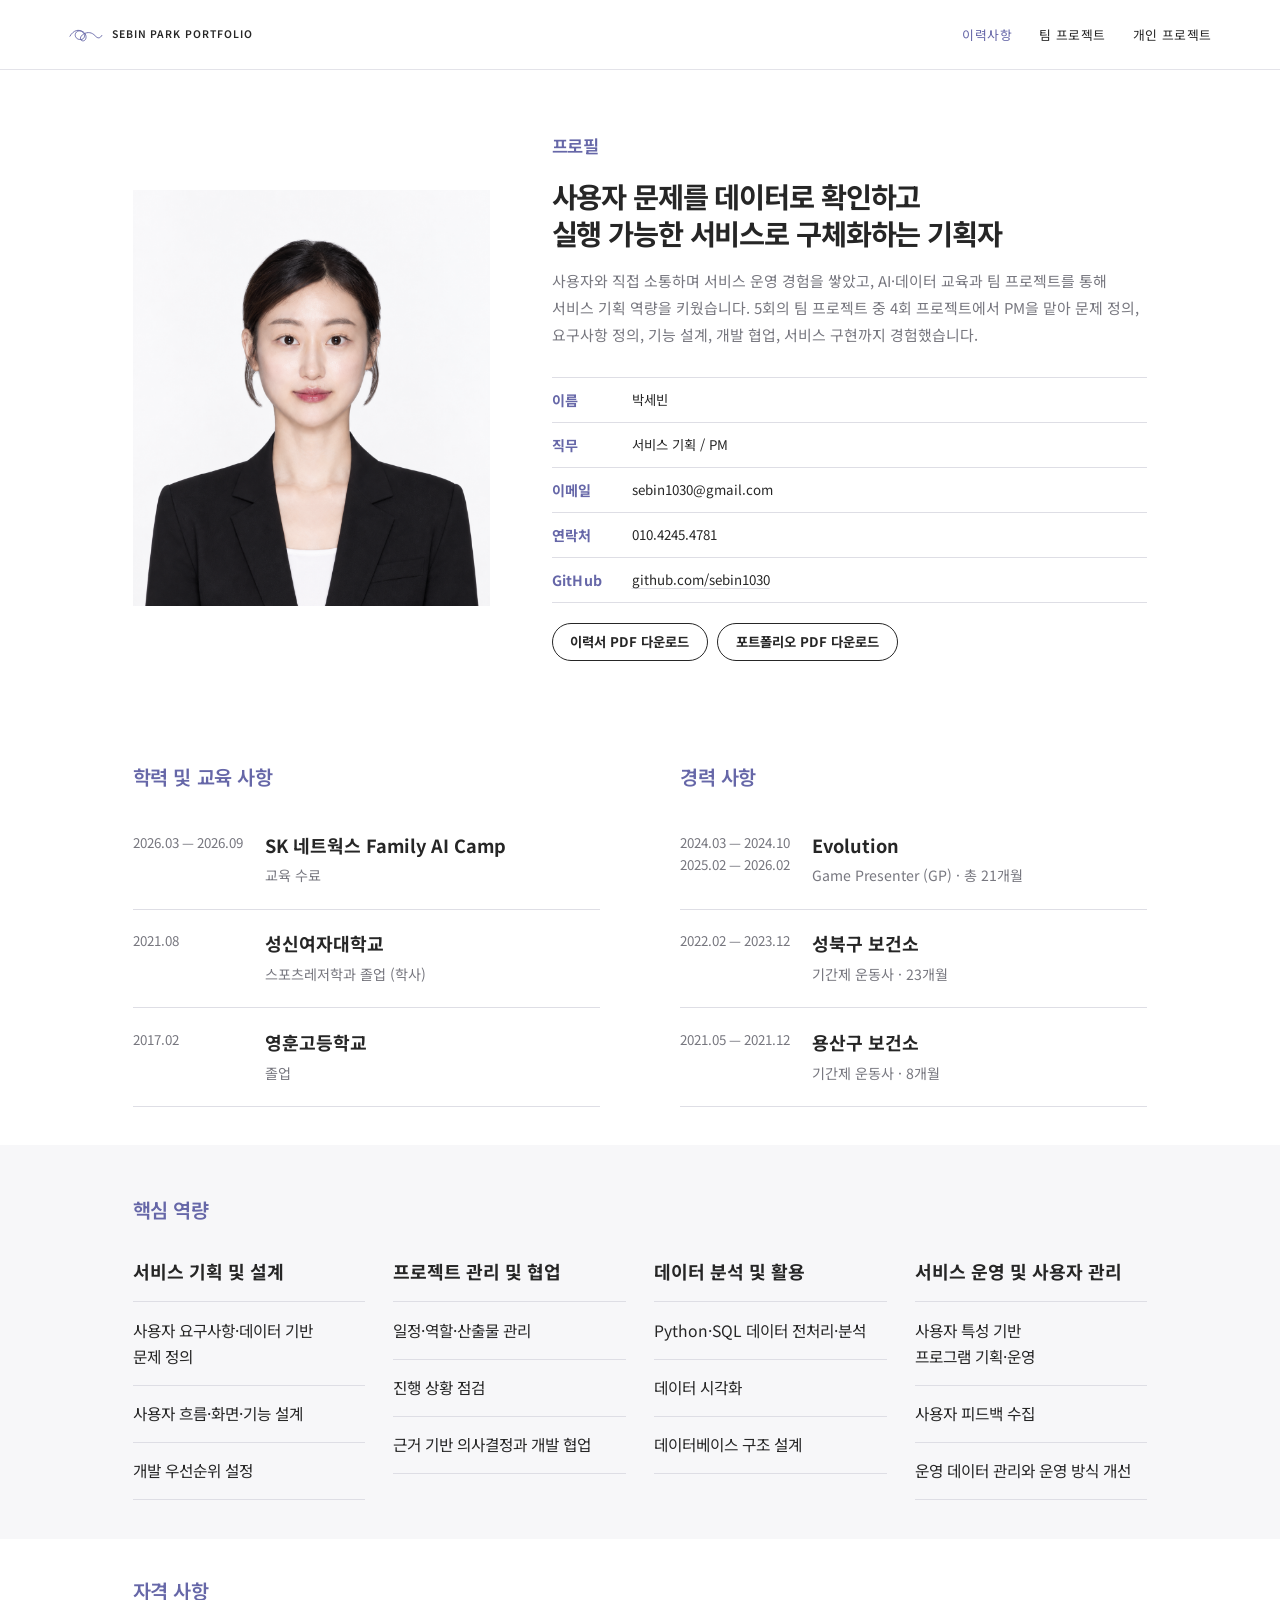
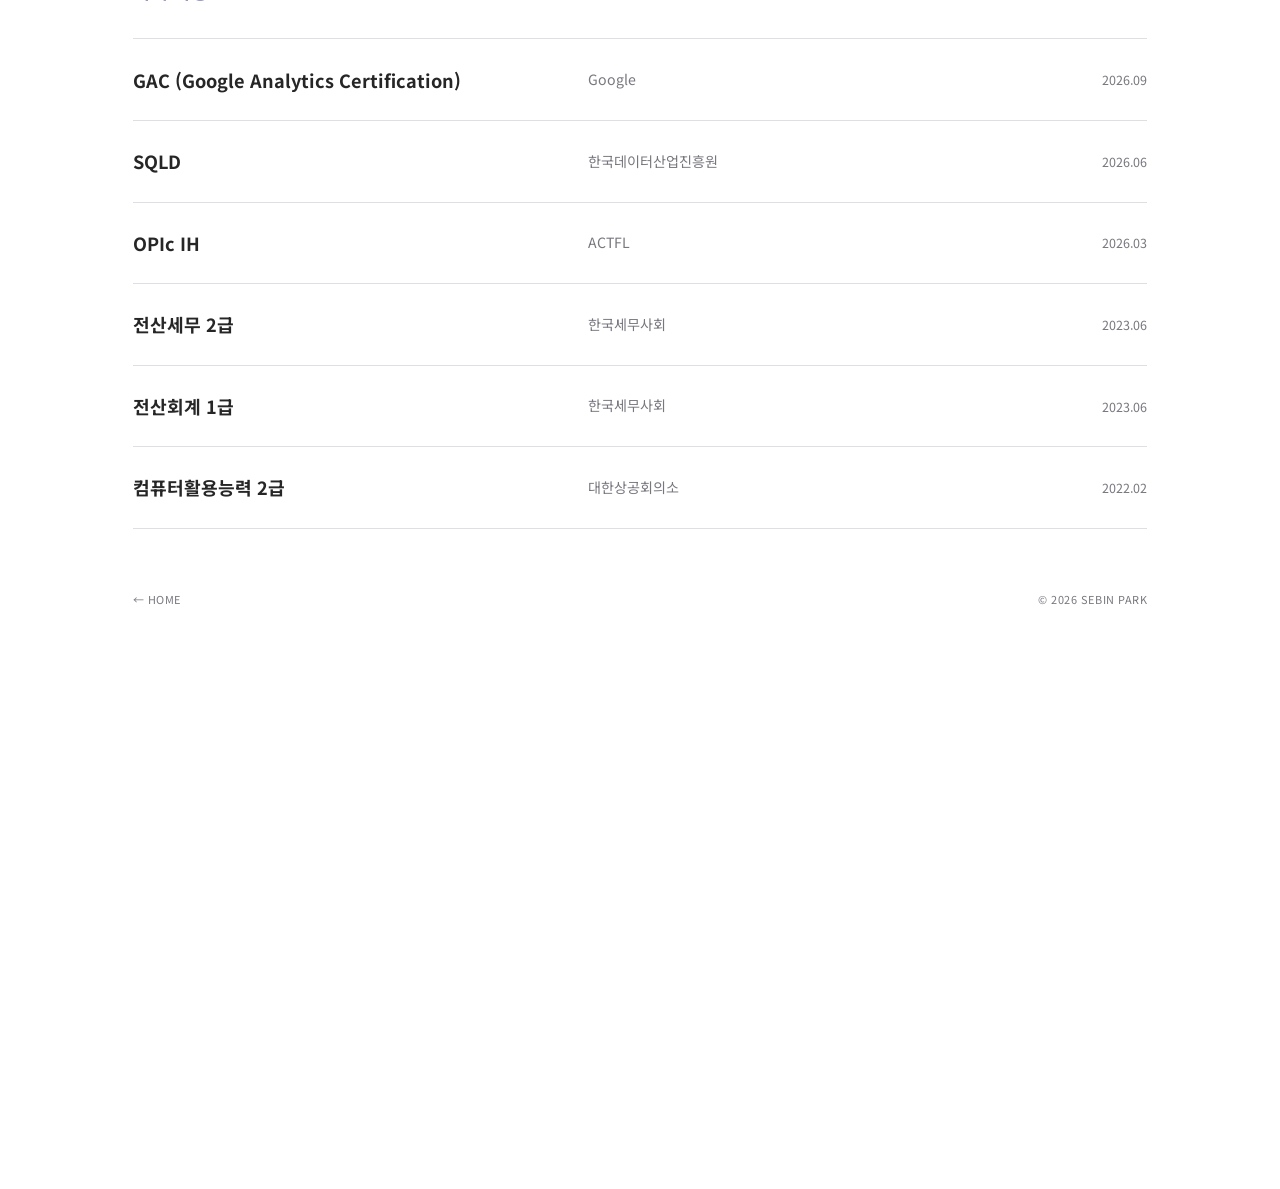
==== commit 5b5e4553: "Adjust about page line breaks" ====
--- a/site/about.html
+++ b/site/about.html
@@ -20,7 +20,7 @@
       <div class="resume-column"><p class="section-label">경력 사항</p><article><time>2024.03 — 2024.10<br>2025.02 — 2026.02</time><div><h3>Evolution</h3><p>Game Presenter (GP) · 총 21개월</p></div></article><article><time>2022.02 — 2023.12</time><div><h3>성북구 보건소</h3><p>기간제 운동사 · 23개월</p></div></article><article><time>2021.05 — 2021.12</time><div><h3>용산구 보건소</h3><p>기간제 운동사 · 8개월</p></div></article></div>
     </section>
     <section class="certifications section-shell section-pad"><p class="section-label">자격 사항</p><div class="cert-list"><article><div><h3>GAC (Google Analytics Certification)</h3><p>Google</p></div><time>2026.09</time></article><article><div><h3>SQLD</h3><p>한국데이터산업진흥원</p></div><time>2026.06</time></article><article><div><h3>OPIc IH</h3><p>ACTFL</p></div><time>2026.03</time></article><article><div><h3>전산세무 2급</h3><p>한국세무사회</p></div><time>2023.06</time></article><article><div><h3>전산회계 1급</h3><p>한국세무사회</p></div><time>2023.06</time></article><article><div><h3>컴퓨터활용능력 2급</h3><p>대한상공회의소</p></div><time>2022.02</time></article></div></section>
-    <section class="skills-section"><div class="section-shell"><p class="section-label">핵심 역량</p><div class="skills-grid"><article><h3>서비스 기획 및 설계</h3><ul><li>사용자 요구사항·데이터 기반 문제 정의</li><li>사용자 흐름·화면·기능 설계</li><li>개발 우선순위 설정</li></ul></article><article><h3>프로젝트 관리 및 협업</h3><ul><li>일정·역할·산출물 관리</li><li>진행 상황 점검</li><li>근거 기반 의사결정과 개발 협업</li></ul></article><article><h3>데이터 분석 및 활용</h3><ul><li>Python·SQL 데이터 전처리·분석</li><li>데이터 시각화</li><li>데이터베이스 구조 설계</li></ul></article><article><h3>서비스 운영 및 사용자 관리</h3><ul><li>사용자 특성 기반 프로그램 기획·운영</li><li>사용자 피드백 수집</li><li>운영 데이터 관리와 운영 방식 개선</li></ul></article></div></div></section>
+    <section class="skills-section"><div class="section-shell"><p class="section-label">핵심 역량</p><div class="skills-grid"><article><h3>서비스 기획 및 설계</h3><ul><li>사용자 요구사항·데이터 기반<br>문제 정의</li><li>사용자 흐름·화면·기능 설계</li><li>개발 우선순위 설정</li></ul></article><article><h3>프로젝트 관리 및 협업</h3><ul><li>일정·역할·산출물 관리</li><li>진행 상황 점검</li><li>근거 기반 의사결정과 개발 협업</li></ul></article><article><h3>데이터 분석 및 활용</h3><ul><li>Python·SQL 데이터 전처리·분석</li><li>데이터 시각화</li><li>데이터베이스 구조 설계</li></ul></article><article><h3>서비스 운영 및 사용자 관리</h3><ul><li>사용자 특성 기반<br>프로그램 기획·운영</li><li>사용자 피드백 수집</li><li>운영 데이터 관리와 운영 방식 개선</li></ul></article></div></div></section>
   </main>
   <footer class="site-footer section-shell"><a href="./index.html">← HOME</a><span>© 2026 SEBIN PARK</span></footer><script src="./script.js?v=3"></script>
 </body>
--- a/site/styles.css
+++ b/site/styles.css
@@ -427,7 +427,7 @@
   .cert-list p { font-size: calc(14px + 2pt); }
 }
 
-.page-hero > .team-projects-intro { font-size: calc(17px + 2pt); }
+.page-hero > .team-projects-intro { font-size: calc(17px + 5pt); }
 
 /* Match footer text size to the About page. */
 .projects-page .site-footer, .lab-page .site-footer, .project-page .detail-footer { font-size: calc(11px + 2pt); }
@@ -572,3 +572,5 @@
 .hotel-lead-chart .case-bars { margin-bottom: 20px; }
 .evidence-case .hotel-lead-chart .hotel-chart-note { font-size: calc(13px + 2pt); }
 @media (max-width: 700px) { .hotel-lead-chart { padding: 20px; } }
+
+.lab-page .page-hero > p:last-child { font-size: calc(17px + 3pt); }
